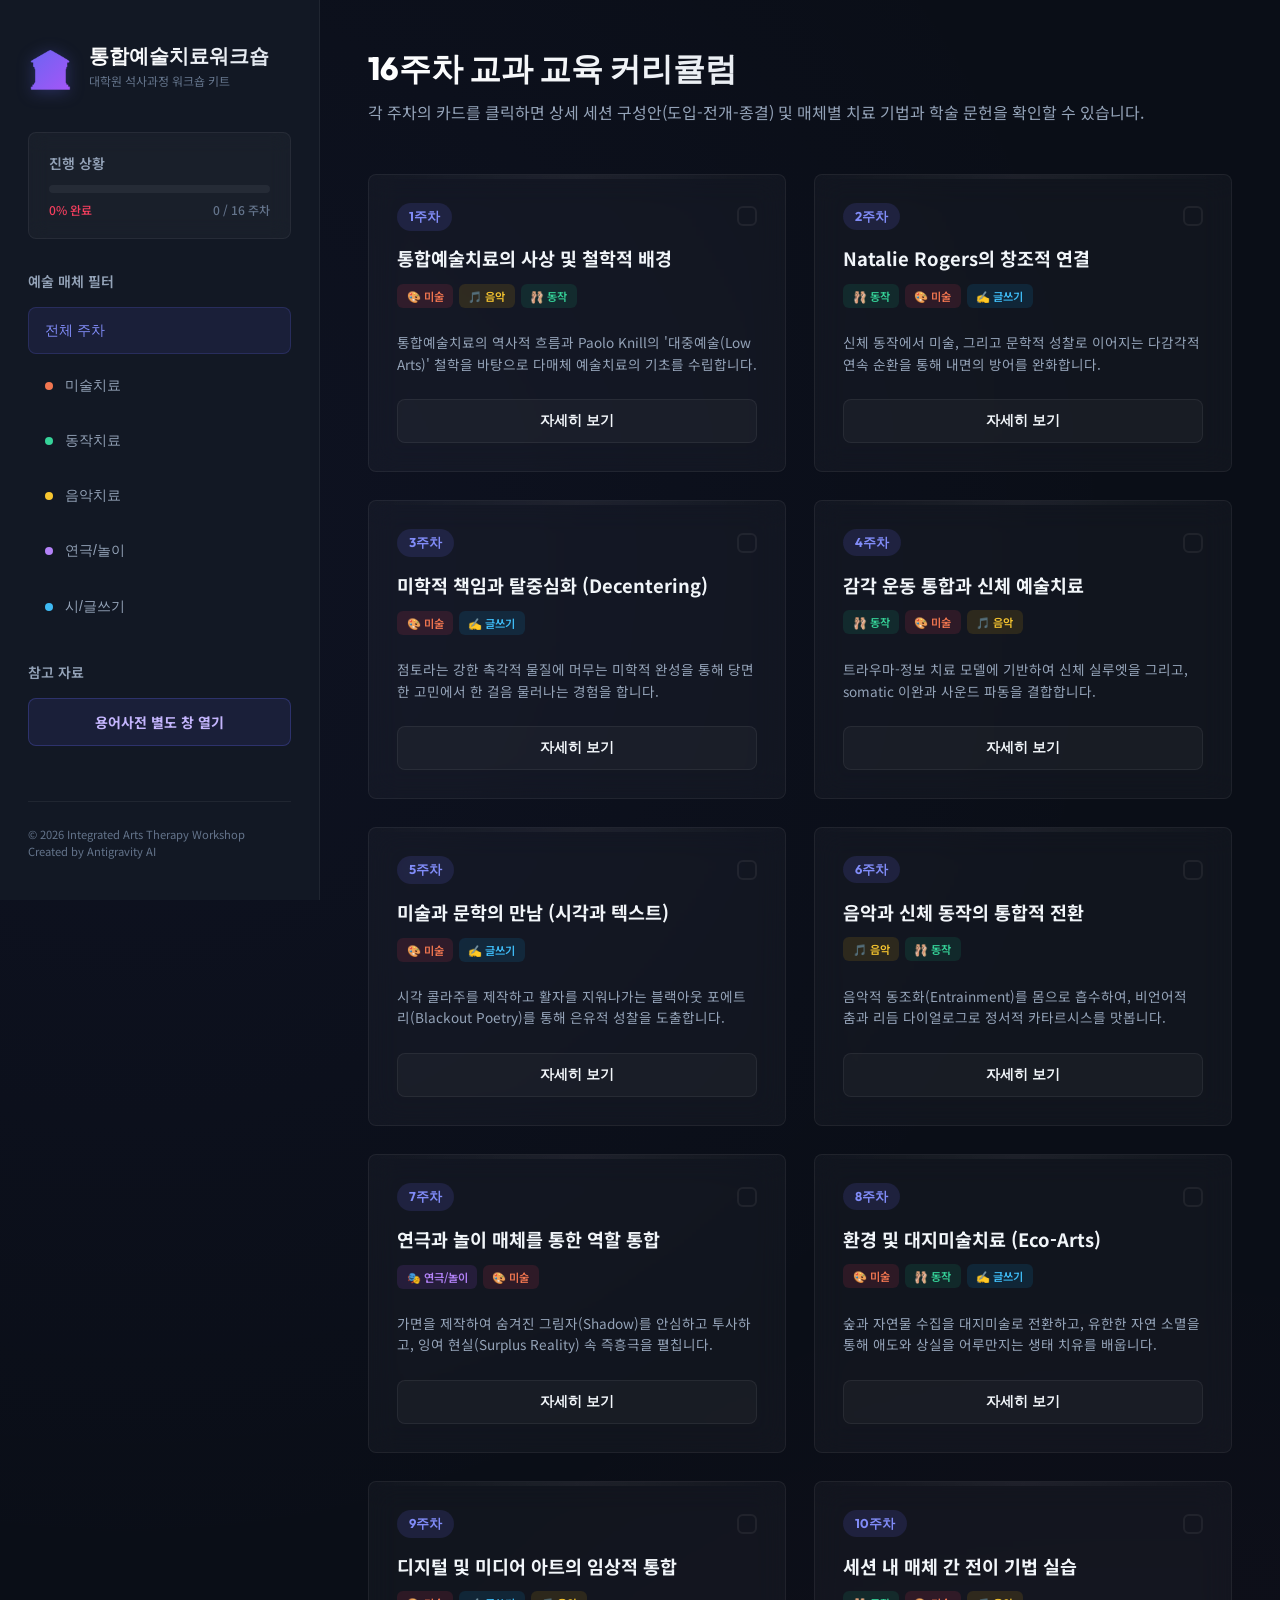
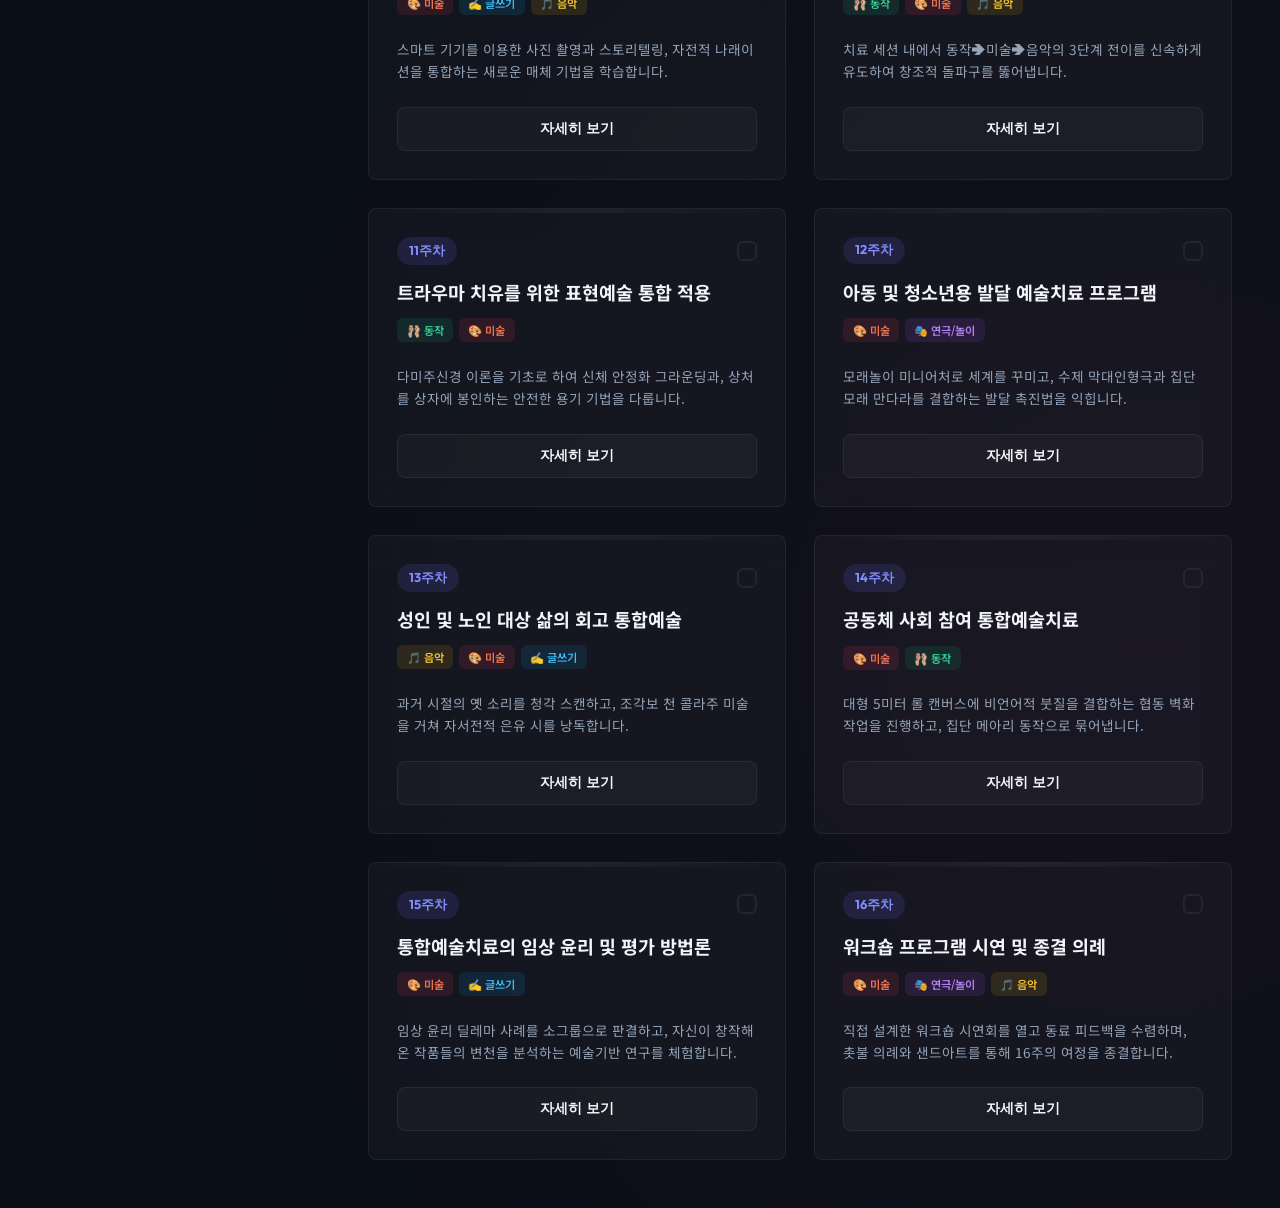
==== program/dashboard/index.html @ 251bc22c "Add integrated arts therapy program" ====
<!DOCTYPE html>
<html lang="ko">
<head>
  <meta charset="UTF-8">
  <meta name="viewport" content="width=device-width, initial-scale=1.0">
  <title>통합예술치료워크숍 16주차 대시보드</title>
  <!-- Google Fonts -->
  <link rel="preconnect" href="https://fonts.googleapis.com">
  <link rel="preconnect" href="https://fonts.gstatic.com" crossorigin>
  <link href="https://fonts.googleapis.com/css2?family=Inter:wght@300;400;500;600;700&family=Outfit:wght@400;500;600;700;800&family=Noto+Sans+KR:wght@300;400;500;700&display=swap" rel="stylesheet">
  <link rel="stylesheet" href="styles.css">
</head>
<body>
  <div class="app-container">
    <!-- 사이드바 -->
    <aside class="sidebar">
      <div class="sidebar-header">
        <div class="logo-icon">🏛️</div>
        <div>
          <h1>통합예술치료워크숍</h1>
          <p class="subtitle">대학원 석사과정 워크숍 키트</p>
        </div>
      </div>

      <!-- 진행률 트래커 -->
      <div class="progress-section">
        <h3>진행 상황</h3>
        <div class="progress-bar-container">
          <div class="progress-bar" id="progressBar"></div>
        </div>
        <div class="progress-labels">
          <span id="progressPercent">0% 완료</span>
          <span id="progressCount">0 / 16 주차</span>
        </div>
      </div>

      <!-- 매체 필터 -->
      <div class="filter-section">
        <h3>예술 매체 필터</h3>
        <div class="filter-buttons">
          <button class="filter-btn active" data-modality="all">전체 주차</button>
          <button class="filter-btn" data-modality="visual"><span class="bullet visual"></span>미술치료</button>
          <button class="filter-btn" data-modality="movement"><span class="bullet movement"></span>동작치료</button>
          <button class="filter-btn" data-modality="music"><span class="bullet music"></span>음악치료</button>
          <button class="filter-btn" data-modality="drama"><span class="bullet drama"></span>연극/놀이</button>
          <button class="filter-btn" data-modality="writing"><span class="bullet writing"></span>시/글쓰기</button>
        </div>
      </div>

      <div class="resource-section">
        <h3>참고 자료</h3>
        <a class="resource-link" href="glossary.html" target="_blank" rel="noopener">
          용어사전 별도 창 열기
        </a>
      </div>

      <div class="sidebar-footer">
        <p>© 2026 Integrated Arts Therapy Workshop</p>
        <p>Created by Antigravity AI</p>
      </div>
    </aside>

    <!-- 메인 화면 -->
    <main class="main-content">
      <header class="content-header">
        <h2>16주차 교과 교육 커리큘럼</h2>
        <p class="header-desc">각 주차의 카드를 클릭하면 상세 세션 구성안(도입-전개-종결) 및 매체별 치료 기법과 학술 문헌을 확인할 수 있습니다.</p>
      </header>

      <!-- 카드 그리드 -->
      <section class="cards-grid" id="cardsGrid">
        <!-- JS로 동적 생성됨 -->
      </section>
    </main>

    <!-- 슬라이드 아웃 상세 패널 -->
    <div class="details-panel" id="detailsPanel">
      <div class="panel-backdrop" id="panelBackdrop"></div>
      <div class="panel-content">
        <button class="close-btn" id="closePanelBtn">&times;</button>
        
        <div id="panelBody">
          <!-- JS로 동적 렌더링됨 -->
        </div>

        <div class="panel-actions">
          <button class="action-btn print-btn" id="printPlanBtn" type="button">🖨️ 현재 주차 계획안 인쇄</button>
        </div>
      </div>
    </div>
  </div>

  <script src="app.js"></script>
</body>
</html>
---- program/dashboard/styles.css ----
/* Reset and Variables */
:root {
  --bg-primary: #0a0e17;
  --bg-secondary: #121824;
  --bg-glass: rgba(255, 255, 255, 0.03);
  --border-glass: rgba(255, 255, 255, 0.06);
  --text-primary: #f1f5f9;
  --text-secondary: #94a3b8;
  --text-muted: #64748b;
  
  /* Modality Colors */
  --visual-color: hsl(14, 85%, 63%);
  --movement-color: hsl(158, 64%, 52%);
  --music-color: hsl(45, 93%, 58%);
  --drama-color: hsl(265, 89%, 74%);
  --writing-color: hsl(199, 89%, 60%);
  
  --sidebar-width: 320px;
  --transition-smooth: all 0.3s cubic-bezier(0.4, 0, 0.2, 1);
}

* {
  box-sizing: border-box;
  margin: 0;
  padding: 0;
}

body {
  font-family: 'Noto Sans KR', 'Inter', 'Outfit', sans-serif;
  background-color: var(--bg-primary);
  color: var(--text-primary);
  overflow-x: hidden;
  min-height: 100vh;
  background-image: 
    radial-gradient(circle at 10% 20%, rgba(99, 102, 241, 0.05) 0%, transparent 40%),
    radial-gradient(circle at 90% 80%, rgba(236, 72, 153, 0.04) 0%, transparent 40%);
}

/* App Container */
.app-container {
  display: flex;
  min-height: 100vh;
}

/* Sidebar Styling */
.sidebar {
  width: var(--sidebar-width);
  background-color: var(--bg-secondary);
  border-right: 1px solid var(--border-glass);
  padding: 2.5rem 1.75rem;
  display: flex;
  flex-direction: column;
  position: fixed;
  height: 100vh;
  overflow-y: auto;
  z-index: 10;
}

.sidebar-header {
  display: flex;
  align-items: center;
  gap: 1rem;
  margin-bottom: 2.5rem;
}

.logo-icon {
  font-size: 2.25rem;
  background: linear-gradient(135deg, #6366f1, #a855f7);
  -webkit-background-clip: text;
  -webkit-text-fill-color: transparent;
  filter: drop-shadow(0 2px 8px rgba(99, 102, 241, 0.3));
}

.sidebar-header h1 {
  font-family: 'Outfit', sans-serif;
  font-size: 1.25rem;
  font-weight: 700;
  letter-spacing: 0;
  background: linear-gradient(to right, #ffffff, #e2e8f0);
  -webkit-background-clip: text;
  -webkit-text-fill-color: transparent;
}

.subtitle {
  font-size: 0.75rem;
  color: var(--text-muted);
  margin-top: 0.15rem;
}

/* Progress Tracker */
.progress-section {
  background: var(--bg-glass);
  border: 1px solid var(--border-glass);
  border-radius: 8px;
  padding: 1.25rem;
  margin-bottom: 2rem;
  backdrop-filter: blur(10px);
}

.progress-section h3 {
  font-size: 0.875rem;
  font-weight: 600;
  color: var(--text-secondary);
  margin-bottom: 0.75rem;
}

.progress-bar-container {
  width: 100%;
  height: 8px;
  background-color: rgba(255, 255, 255, 0.05);
  border-radius: 99px;
  overflow: hidden;
  margin-bottom: 0.5rem;
}

.progress-bar {
  height: 100%;
  width: 0%;
  background: linear-gradient(90deg, #6366f1, #ec4899);
  border-radius: 99px;
  transition: width 0.5s cubic-bezier(0.4, 0, 0.2, 1);
  box-shadow: 0 0 10px rgba(99, 102, 241, 0.5);
}

.progress-labels {
  display: flex;
  justify-content: space-between;
  font-size: 0.75rem;
  font-weight: 500;
}

#progressPercent {
  color: #f43f5e;
}

#progressCount {
  color: var(--text-muted);
}

/* Filter Section */
.filter-section h3 {
  font-size: 0.875rem;
  font-weight: 600;
  color: var(--text-secondary);
  margin-bottom: 1rem;
}

.filter-buttons {
  display: flex;
  flex-direction: column;
  gap: 0.5rem;
}

.filter-btn {
  background: transparent;
  border: 1px solid transparent;
  color: var(--text-secondary);
  padding: 0.85rem 1rem;
  border-radius: 8px;
  cursor: pointer;
  text-align: left;
  font-size: 0.875rem;
  font-weight: 500;
  display: flex;
  align-items: center;
  gap: 0.75rem;
  transition: var(--transition-smooth);
}

.filter-btn:hover {
  background: rgba(255, 255, 255, 0.02);
  color: var(--text-primary);
  transform: translateX(4px);
}

.filter-btn.active {
  background: rgba(99, 102, 241, 0.1);
  border-color: rgba(99, 102, 241, 0.2);
  color: #818cf8;
}

.resource-section {
  margin-top: 2rem;
}

.resource-section h3 {
  font-size: 0.875rem;
  font-weight: 600;
  color: var(--text-secondary);
  margin-bottom: 1rem;
}

.resource-link {
  display: flex;
  align-items: center;
  justify-content: center;
  min-height: 44px;
  width: 100%;
  padding: 0.8rem 1rem;
  border: 1px solid rgba(99, 102, 241, 0.28);
  border-radius: 8px;
  background: rgba(99, 102, 241, 0.1);
  color: #c4b5fd;
  font-size: 0.875rem;
  font-weight: 700;
  text-decoration: none;
  transition: var(--transition-smooth);
}

.resource-link:hover {
  background: rgba(99, 102, 241, 0.16);
  border-color: rgba(196, 181, 253, 0.45);
  color: var(--text-primary);
  transform: translateY(-2px);
}

.bullet {
  width: 8px;
  height: 8px;
  border-radius: 50%;
  display: inline-block;
}

.bullet.visual { background-color: var(--visual-color); }
.bullet.movement { background-color: var(--movement-color); }
.bullet.music { background-color: var(--music-color); }
.bullet.drama { background-color: var(--drama-color); }
.bullet.writing { background-color: var(--writing-color); }

.sidebar-footer {
  margin-top: auto;
  font-size: 0.7rem;
  color: var(--text-muted);
  line-height: 1.5;
  border-top: 1px solid var(--border-glass);
  padding-top: 1.5rem;
}

/* Main Content Area */
.main-content {
  margin-left: var(--sidebar-width);
  flex-grow: 1;
  padding: 3rem;
  overflow-y: auto;
}

.content-header {
  margin-bottom: 3rem;
}

.content-header h2 {
  font-size: 2rem;
  font-weight: 800;
  font-family: 'Outfit', sans-serif;
  letter-spacing: 0;
  background: linear-gradient(to right, #ffffff, #cbd5e1);
  -webkit-background-clip: text;
  -webkit-text-fill-color: transparent;
  margin-bottom: 0.5rem;
}

.header-desc {
  color: var(--text-secondary);
  font-size: 1rem;
  max-width: 800px;
  line-height: 1.6;
}

/* Cards Grid */
.cards-grid {
  display: grid;
  grid-template-columns: repeat(auto-fill, minmax(320px, 1fr));
  gap: 1.75rem;
}

/* Card Style */
.card {
  background: var(--bg-glass);
  border: 1px solid var(--border-glass);
  border-radius: 8px;
  padding: 1.75rem;
  display: flex;
  flex-direction: column;
  transition: var(--transition-smooth);
  backdrop-filter: blur(15px);
  position: relative;
  overflow: hidden;
  cursor: pointer;
}

.card::before {
  content: '';
  position: absolute;
  top: 0;
  left: 0;
  right: 0;
  height: 4px;
  background: linear-gradient(90deg, transparent, rgba(255,255,255,0.05), transparent);
  transition: var(--transition-smooth);
}

.card:hover {
  transform: translateY(-8px);
  border-color: rgba(255, 255, 255, 0.15);
  box-shadow: 0 12px 30px rgba(0, 0, 0, 0.3);
  background: rgba(255, 255, 255, 0.05);
}

.card:focus-visible {
  outline: 2px solid #818cf8;
  outline-offset: 4px;
}

.card.completed {
  border-color: rgba(16, 185, 129, 0.35);
  background: rgba(16, 185, 129, 0.06);
}

.card.completed::before {
  background: linear-gradient(90deg, rgba(16, 185, 129, 0.2), rgba(45, 212, 191, 0.6));
}

.card.completed .week-num {
  background: rgba(16, 185, 129, 0.14);
  color: #6ee7b7;
}

.card-header {
  display: flex;
  justify-content: space-between;
  align-items: center;
  margin-bottom: 1rem;
}

.week-num {
  font-family: 'Outfit', sans-serif;
  font-size: 0.8rem;
  font-weight: 700;
  text-transform: uppercase;
  color: #818cf8;
  background: rgba(99, 102, 241, 0.15);
  padding: 0.3rem 0.75rem;
  border-radius: 99px;
  letter-spacing: 0;
}

.card-checkbox {
  appearance: none;
  width: 20px;
  height: 20px;
  border: 2px solid var(--border-glass);
  border-radius: 6px;
  cursor: pointer;
  position: relative;
  transition: var(--transition-smooth);
}

.card-checkbox:checked {
  background-color: #10b981;
  border-color: #10b981;
}

.card-checkbox:checked::after {
  content: '✓';
  color: white;
  position: absolute;
  top: 50%;
  left: 50%;
  transform: translate(-50%, -50%);
  font-size: 0.75rem;
  font-weight: 700;
}

.card h3 {
  font-size: 1.15rem;
  font-weight: 700;
  line-height: 1.4;
  margin-bottom: 0.75rem;
  color: var(--text-primary);
  overflow-wrap: anywhere;
}

.card-summary {
  font-size: 0.85rem;
  color: var(--text-secondary);
  line-height: 1.6;
  margin-bottom: 1.5rem;
  flex-grow: 1;
  overflow-wrap: anywhere;
}

/* Modality Badges */
.badges-container {
  display: flex;
  flex-wrap: wrap;
  gap: 0.35rem;
  margin-bottom: 1.5rem;
}

.badge {
  font-size: 0.7rem;
  font-weight: 600;
  padding: 0.25rem 0.6rem;
  border-radius: 6px;
  letter-spacing: 0;
}

.badge.visual { background-color: rgba(244, 63, 94, 0.12); color: var(--visual-color); }
.badge.movement { background-color: rgba(16, 185, 129, 0.12); color: var(--movement-color); }
.badge.music { background-color: rgba(234, 179, 8, 0.12); color: var(--music-color); }
.badge.drama { background-color: rgba(168, 85, 247, 0.12); color: var(--drama-color); }
.badge.writing { background-color: rgba(14, 165, 233, 0.12); color: var(--writing-color); }

.detail-btn {
  background: rgba(255, 255, 255, 0.03);
  border: 1px solid var(--border-glass);
  color: var(--text-primary);
  width: 100%;
  padding: 0.75rem;
  border-radius: 8px;
  font-weight: 600;
  font-size: 0.875rem;
  cursor: pointer;
  transition: var(--transition-smooth);
}

.detail-btn:hover {
  background: rgba(255, 255, 255, 0.08);
  border-color: rgba(255, 255, 255, 0.2);
}

.filter-btn:focus-visible,
.resource-link:focus-visible,
.detail-btn:focus-visible,
.close-btn:focus-visible,
.action-btn:focus-visible,
.card-checkbox:focus-visible,
.glossary-filter:focus-visible,
.back-link:focus-visible {
  outline: 2px solid #818cf8;
  outline-offset: 3px;
}

.no-results {
  color: var(--text-secondary);
  border: 1px solid var(--border-glass);
  border-radius: 8px;
  padding: 1.5rem;
  background: rgba(255, 255, 255, 0.02);
}

/* Glossary Page */
.glossary-page {
  background-color: var(--bg-primary);
  background-image:
    radial-gradient(circle at 12% 8%, rgba(16, 185, 129, 0.08) 0%, transparent 32%),
    radial-gradient(circle at 88% 12%, rgba(99, 102, 241, 0.09) 0%, transparent 34%);
}

.glossary-shell {
  width: min(1180px, calc(100% - 2rem));
  margin: 0 auto;
  padding: 3rem 0 4rem;
}

.glossary-hero {
  display: grid;
  gap: 0.8rem;
  margin-bottom: 2rem;
}

.back-link {
  width: fit-content;
  color: #a5b4fc;
  font-size: 0.85rem;
  font-weight: 700;
  text-decoration: none;
}

.back-link:hover {
  color: var(--text-primary);
}

.glossary-hero h1 {
  max-width: 760px;
  font-family: 'Outfit', 'Noto Sans KR', sans-serif;
  font-size: clamp(2rem, 5vw, 4.2rem);
  line-height: 1.05;
  font-weight: 800;
  letter-spacing: 0;
}

.glossary-intro {
  max-width: 760px;
  color: var(--text-secondary);
  font-size: 1rem;
  line-height: 1.7;
}

.glossary-stats {
  width: fit-content;
  margin-top: 0.4rem;
  padding: 0.5rem 0.75rem;
  border: 1px solid rgba(16, 185, 129, 0.22);
  border-radius: 8px;
  color: #86efac;
  background: rgba(16, 185, 129, 0.08);
  font-size: 0.82rem;
  font-weight: 700;
}

.glossary-tools {
  position: sticky;
  top: 0;
  z-index: 5;
  display: grid;
  gap: 1rem;
  margin-bottom: 1.5rem;
  padding: 1rem;
  border: 1px solid var(--border-glass);
  border-radius: 8px;
  background: rgba(18, 24, 36, 0.86);
  backdrop-filter: blur(18px);
}

.search-label {
  color: var(--text-secondary);
  font-size: 0.8rem;
  font-weight: 700;
}

.glossary-search {
  width: 100%;
  min-height: 46px;
  border: 1px solid var(--border-glass);
  border-radius: 8px;
  background: rgba(255, 255, 255, 0.04);
  color: var(--text-primary);
  padding: 0 1rem;
  font-family: inherit;
  font-size: 0.95rem;
  outline: none;
}

.glossary-search:focus {
  border-color: rgba(129, 140, 248, 0.7);
  box-shadow: 0 0 0 3px rgba(129, 140, 248, 0.12);
}

.glossary-filter-row {
  display: flex;
  flex-wrap: wrap;
  gap: 0.5rem;
}

.glossary-filter {
  min-height: 36px;
  border: 1px solid var(--border-glass);
  border-radius: 8px;
  background: rgba(255, 255, 255, 0.03);
  color: var(--text-secondary);
  padding: 0.45rem 0.75rem;
  font-family: inherit;
  font-size: 0.82rem;
  font-weight: 700;
  cursor: pointer;
  transition: var(--transition-smooth);
}

.glossary-filter:hover,
.glossary-filter.active {
  border-color: rgba(129, 140, 248, 0.45);
  background: rgba(99, 102, 241, 0.13);
  color: #c4b5fd;
}

.glossary-grid {
  display: grid;
  grid-template-columns: repeat(auto-fill, minmax(300px, 1fr));
  gap: 1rem;
}

.glossary-card,
.glossary-empty {
  border: 1px solid var(--border-glass);
  border-radius: 8px;
  background: rgba(255, 255, 255, 0.035);
  backdrop-filter: blur(14px);
}

.glossary-card {
  display: flex;
  flex-direction: column;
  gap: 0.9rem;
  min-height: 280px;
  padding: 1.2rem;
}

.glossary-card-top {
  display: flex;
  align-items: center;
  justify-content: space-between;
  gap: 0.75rem;
}

.glossary-category,
.glossary-weeks {
  border-radius: 8px;
  padding: 0.25rem 0.55rem;
  font-size: 0.72rem;
  font-weight: 800;
}

.glossary-category {
  background: rgba(99, 102, 241, 0.14);
  color: #c4b5fd;
}

.glossary-weeks {
  background: rgba(16, 185, 129, 0.1);
  color: #86efac;
  white-space: nowrap;
}

.glossary-card h2 {
  color: var(--text-primary);
  font-size: 1.1rem;
  line-height: 1.35;
  overflow-wrap: anywhere;
}

.glossary-en {
  color: var(--text-muted);
  font-size: 0.84rem;
  font-weight: 600;
}

.glossary-card dl {
  display: grid;
  gap: 0.85rem;
}

.glossary-card dt {
  margin-bottom: 0.25rem;
  color: #e2e8f0;
  font-size: 0.78rem;
  font-weight: 800;
}

.glossary-card dd {
  color: var(--text-secondary);
  font-size: 0.86rem;
  line-height: 1.65;
  overflow-wrap: anywhere;
}

.glossary-empty {
  grid-column: 1 / -1;
  padding: 2rem;
  color: var(--text-secondary);
  text-align: center;
}

/* Details Panel (Slide-out) */
.details-panel {
  position: fixed;
  top: 0;
  right: 0;
  width: 100%;
  height: 100%;
  z-index: 100;
  visibility: hidden;
  transition: visibility 0.4s;
}

.details-panel.open {
  visibility: visible;
}

.panel-backdrop {
  position: absolute;
  top: 0;
  left: 0;
  width: 100%;
  height: 100%;
  background: rgba(3, 7, 18, 0.7);
  backdrop-filter: blur(8px);
  opacity: 0;
  transition: opacity 0.4s ease;
}

.details-panel.open .panel-backdrop {
  opacity: 1;
}

.panel-content {
  position: absolute;
  top: 0;
  right: -600px;
  width: 600px;
  height: 100%;
  background-color: var(--bg-secondary);
  border-left: 1px solid var(--border-glass);
  box-shadow: -10px 0 40px rgba(0, 0, 0, 0.5);
  padding: 3rem 2.5rem;
  overflow-y: auto;
  display: flex;
  flex-direction: column;
  transition: right 0.4s cubic-bezier(0.2, 0.8, 0.2, 1);
}

.details-panel.open .panel-content {
  right: 0;
}

.close-btn {
  position: absolute;
  top: 1.5rem;
  right: 1.5rem;
  background: transparent;
  border: none;
  color: var(--text-secondary);
  font-size: 2rem;
  cursor: pointer;
  transition: var(--transition-smooth);
}

.close-btn:hover {
  color: var(--text-primary);
  transform: rotate(90deg);
}

/* Detail Panel Content Typo */
.panel-week {
  font-family: 'Outfit', sans-serif;
  font-size: 0.9rem;
  font-weight: 700;
  color: #818cf8;
  letter-spacing: 0;
  text-transform: uppercase;
  margin-bottom: 0.5rem;
}

.panel-title {
  font-size: 1.75rem;
  font-weight: 800;
  line-height: 1.3;
  margin-bottom: 1.25rem;
}

.panel-meta {
  display: flex;
  align-items: center;
  gap: 1.5rem;
  font-size: 0.85rem;
  color: var(--text-secondary);
  border-bottom: 1px solid var(--border-glass);
  padding-bottom: 1.25rem;
  margin-bottom: 1.5rem;
}

.meta-item {
  display: flex;
  align-items: center;
  gap: 0.4rem;
}

.section-title {
  font-size: 1.1rem;
  font-weight: 700;
  margin-top: 2rem;
  margin-bottom: 1rem;
  color: var(--text-primary);
  border-left: 4px solid #6366f1;
  padding-left: 0.75rem;
}

.theory-text {
  font-size: 0.9rem;
  line-height: 1.7;
  color: var(--text-secondary);
  background: rgba(255, 255, 255, 0.01);
  border: 1px solid var(--border-glass);
  padding: 1.25rem;
  border-radius: 8px;
}

.materials-list {
  display: flex;
  flex-wrap: wrap;
  gap: 0.5rem;
  list-style: none;
}

.materials-list li {
  font-size: 0.8rem;
  background: rgba(255, 255, 255, 0.03);
  border: 1px solid var(--border-glass);
  padding: 0.4rem 0.8rem;
  border-radius: 8px;
  color: var(--text-secondary);
}

/* Process Timeline */
.process-timeline {
  display: flex;
  flex-direction: column;
  gap: 1.25rem;
}

.step-card {
  background: rgba(255, 255, 255, 0.02);
  border: 1px solid var(--border-glass);
  border-radius: 8px;
  padding: 1.25rem;
}

.step-header {
  display: flex;
  justify-content: space-between;
  margin-bottom: 0.75rem;
  font-size: 0.85rem;
}

.step-num {
  font-weight: 700;
  color: #818cf8;
}

.step-time {
  color: var(--text-muted);
}

.step-name {
  font-weight: 700;
  font-size: 0.95rem;
  margin-bottom: 0.5rem;
  color: var(--text-primary);
}

.step-desc {
  font-size: 0.85rem;
  line-height: 1.6;
  color: var(--text-secondary);
}

.panel-actions {
  margin-top: 3rem;
  border-top: 1px solid var(--border-glass);
  padding-top: 1.5rem;
}

.action-btn {
  width: 100%;
  padding: 1rem;
  border-radius: 8px;
  border: none;
  font-weight: 700;
  cursor: pointer;
  transition: var(--transition-smooth);
}

.print-btn {
  background: linear-gradient(135deg, #4f46e5, #4338ca);
  color: white;
  box-shadow: 0 4px 15px rgba(79, 70, 229, 0.3);
}

.print-btn:hover {
  background: linear-gradient(135deg, #6366f1, #4f46e5);
  transform: translateY(-2px);
  box-shadow: 0 6px 20px rgba(79, 70, 229, 0.4);
}

/* Scrollbar Style */
::-webkit-scrollbar {
  width: 8px;
}

::-webkit-scrollbar-track {
  background: var(--bg-primary);
}

::-webkit-scrollbar-thumb {
  background: var(--border-glass);
  border-radius: 4px;
}

::-webkit-scrollbar-thumb:hover {
  background: var(--text-muted);
}

/* Responsive Design */
@media (max-width: 1024px) {
  .sidebar {
    width: 260px;
  }
  .main-content {
    margin-left: 260px;
    padding: 2rem;
  }
}

@media (max-width: 768px) {
  .app-container {
    flex-direction: column;
  }
  .sidebar {
    width: 100%;
    height: auto;
    position: relative;
    padding: 1.5rem;
  }
  .main-content {
    margin-left: 0;
    padding: 1.5rem;
  }
  .panel-content {
    width: 100%;
    right: -100%;
  }
  .glossary-shell {
    width: min(100% - 1rem, 1180px);
    padding-top: 1.5rem;
  }
  .glossary-tools {
    position: relative;
  }
  .glossary-card-top {
    align-items: flex-start;
    flex-direction: column;
  }
}

/* Print Styles */
@media print {
  body {
    background: white !important;
    color: black !important;
  }
  .sidebar, .close-btn, .panel-actions, .panel-backdrop, .content-header, .cards-grid {
    display: none !important;
  }
  .details-panel {
    position: relative !important;
    visibility: visible !important;
    height: auto !important;
  }
  .panel-content {
    position: relative !important;
    width: 100% !important;
    height: auto !important;
    right: 0 !important;
    border: none !important;
    box-shadow: none !important;
    padding: 0 !important;
    background: white !important;
    color: black !important;
  }
  .section-title {
    border-left-color: black !important;
    color: black !important;
  }
  .step-card, .theory-text {
    border: 1px solid #ccc !important;
    background: none !important;
    color: black !important;
  }
  .badge {
    border: 1px solid #ccc !important;
    background: none !important;
    color: black !important;
  }
}
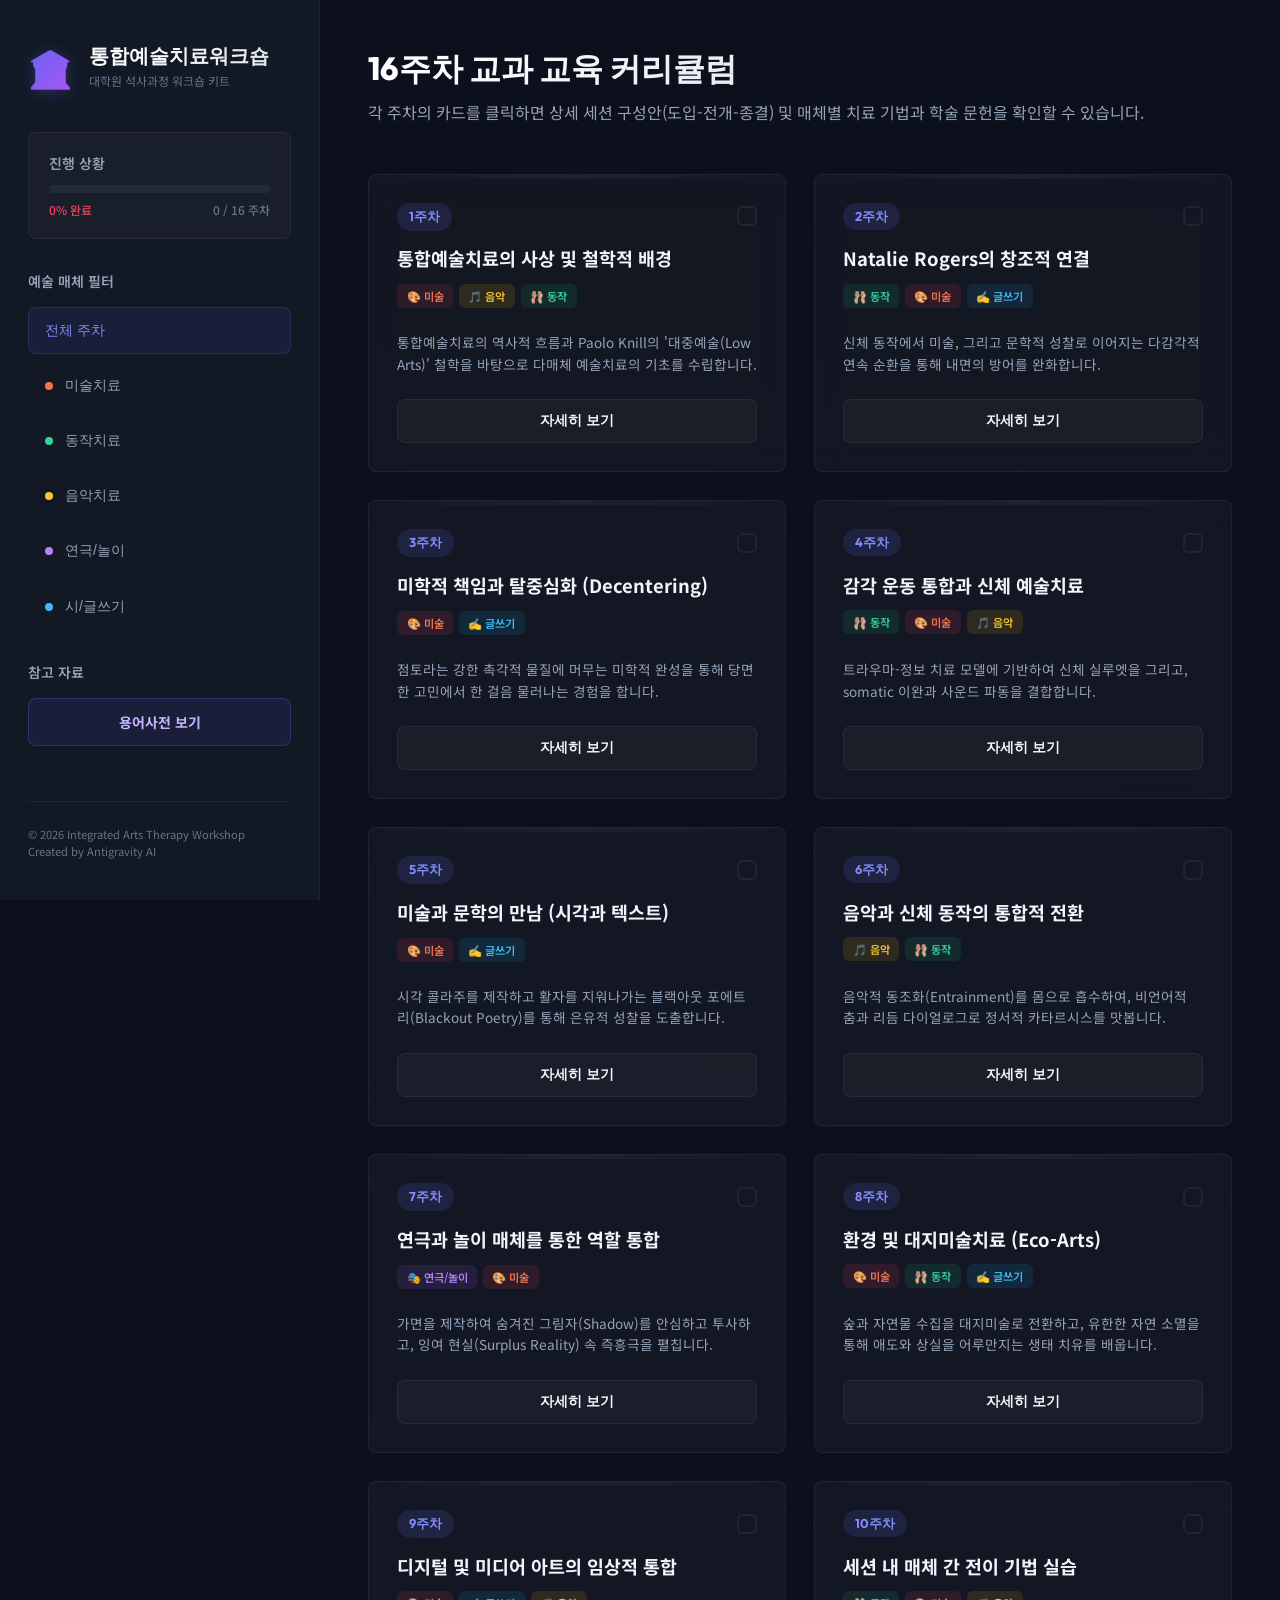
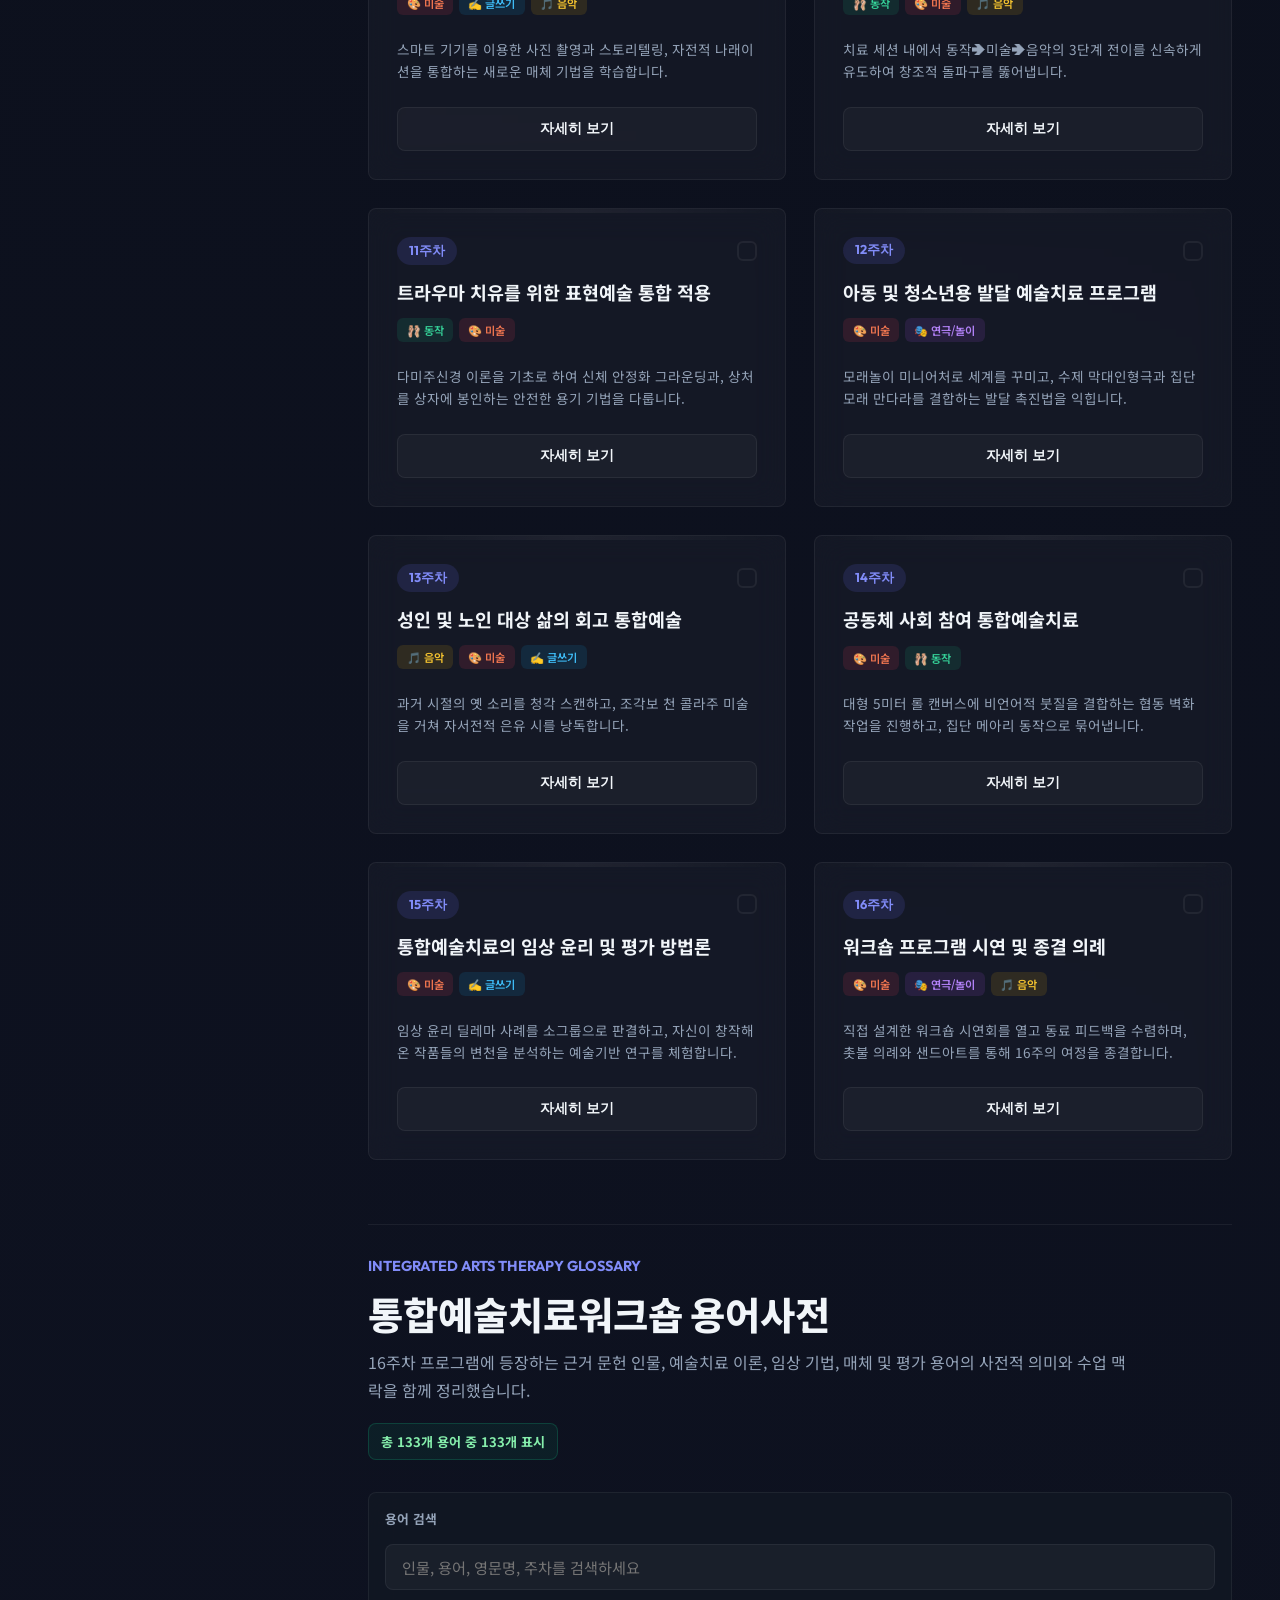
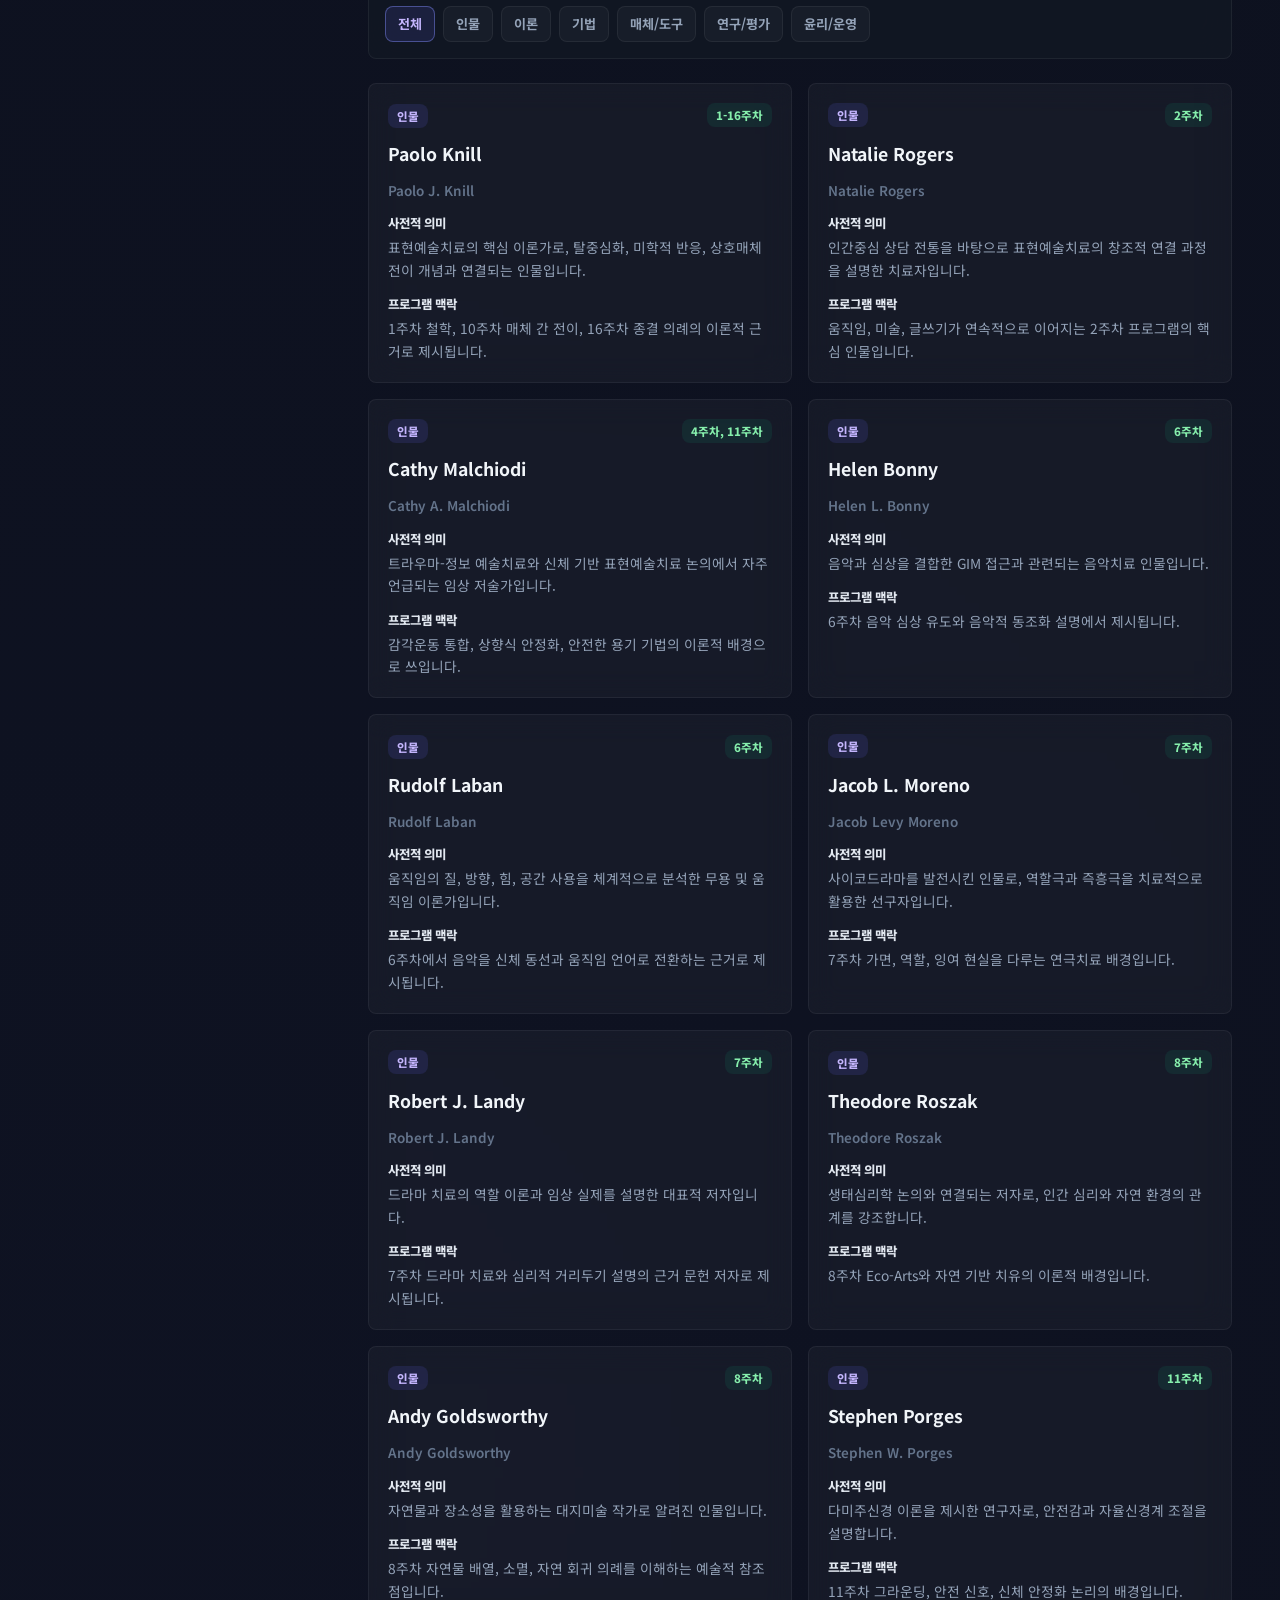
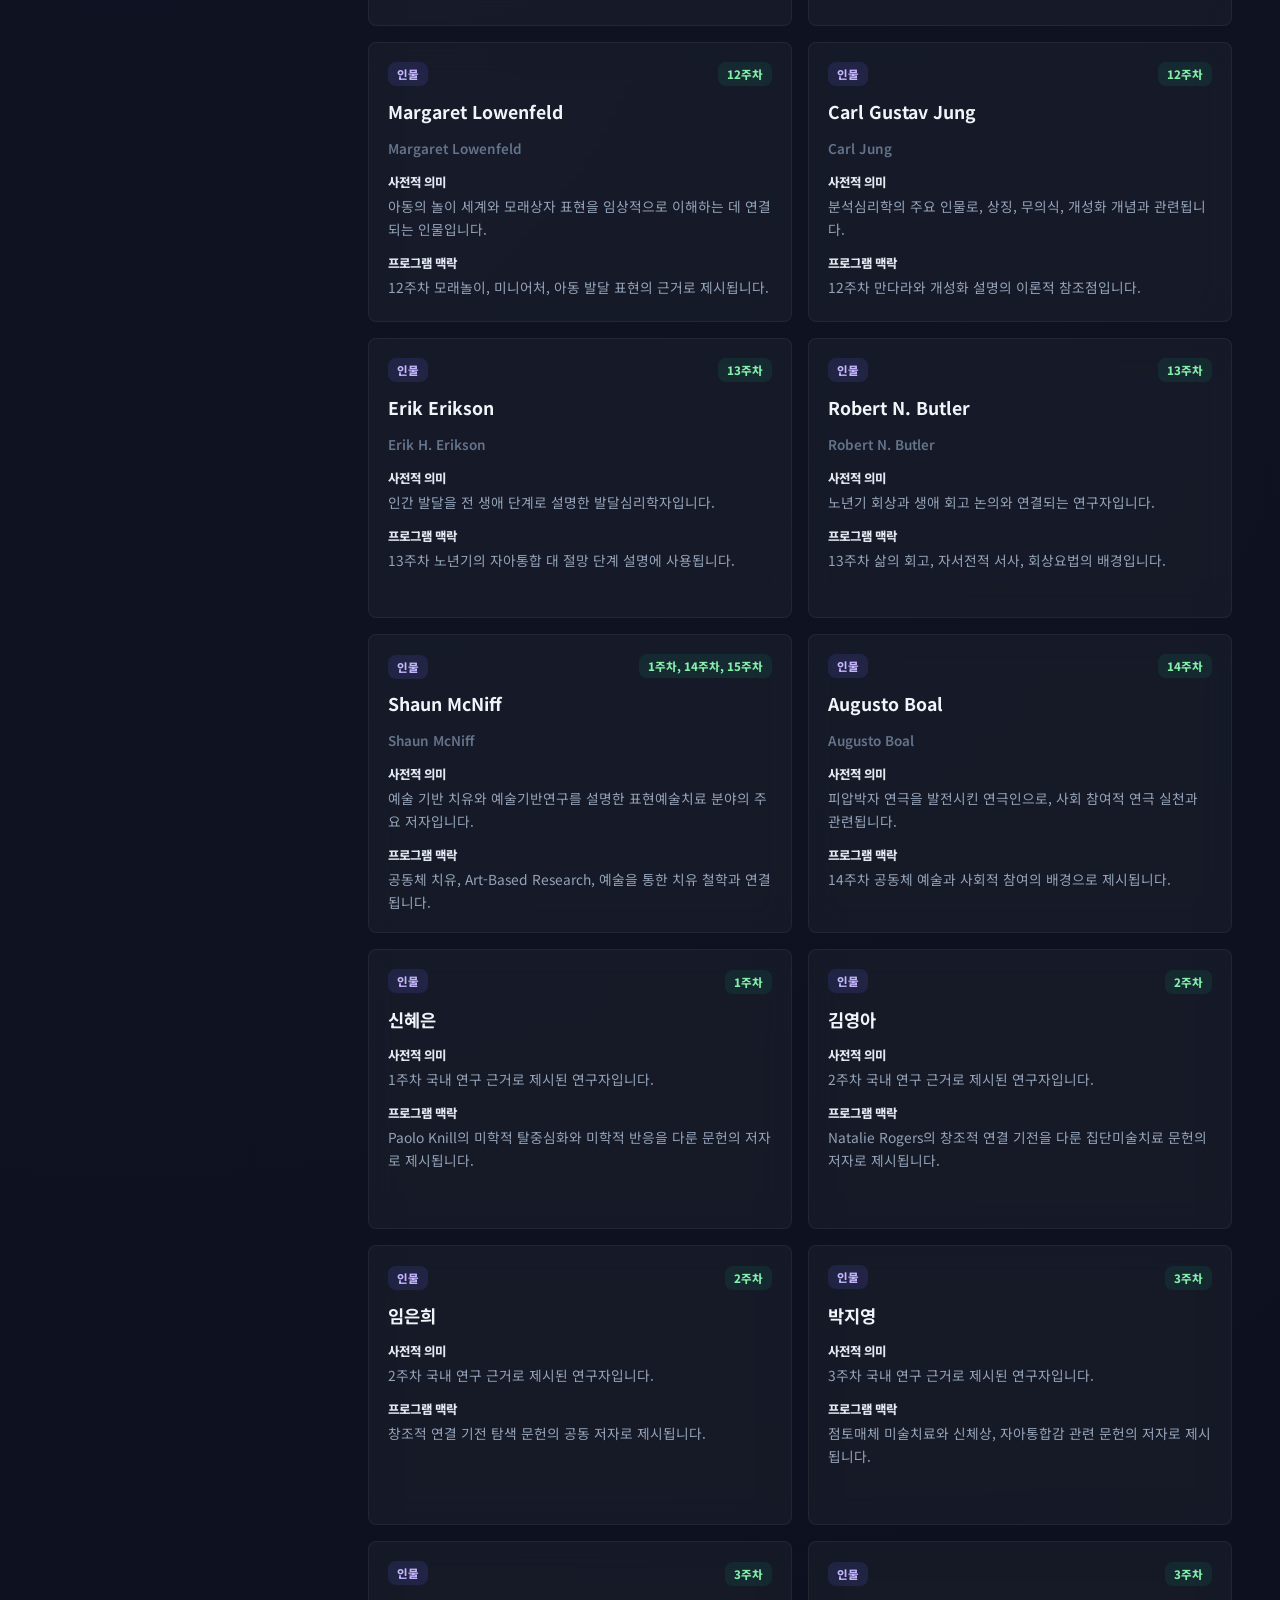
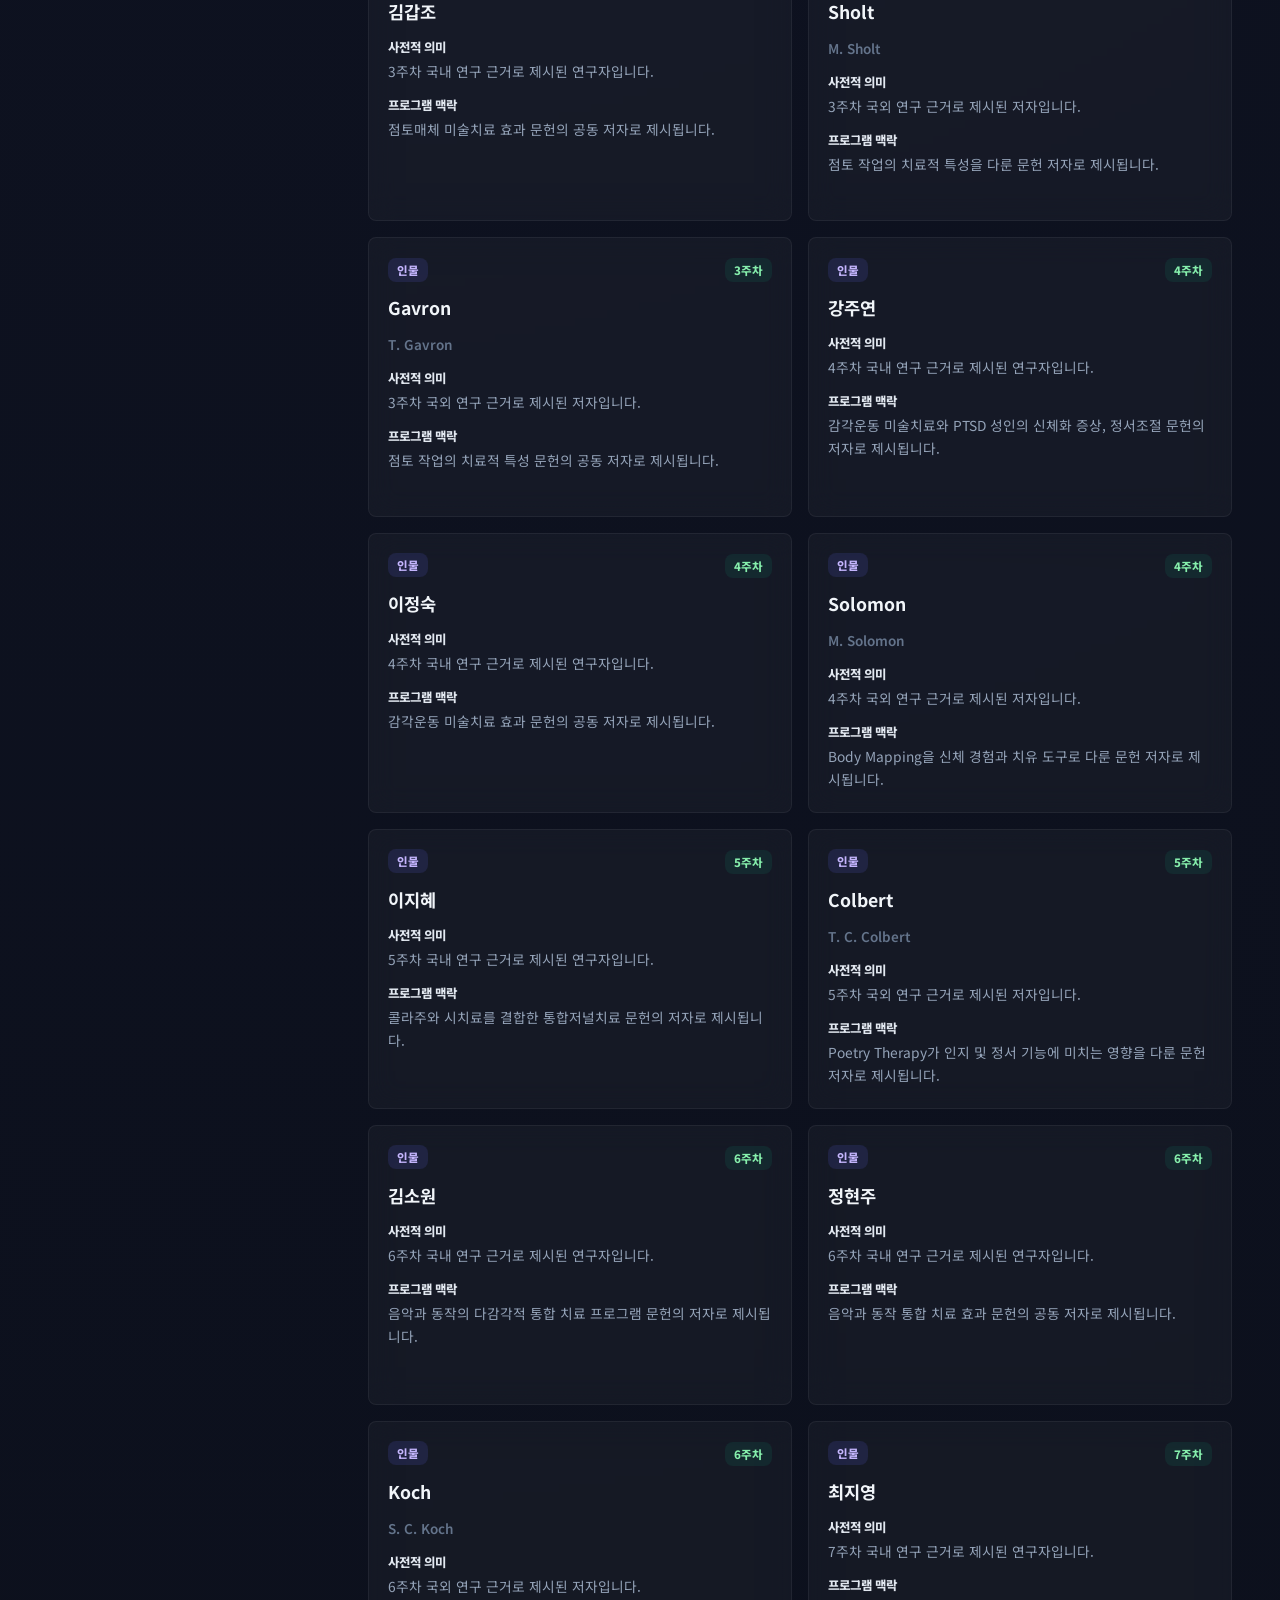
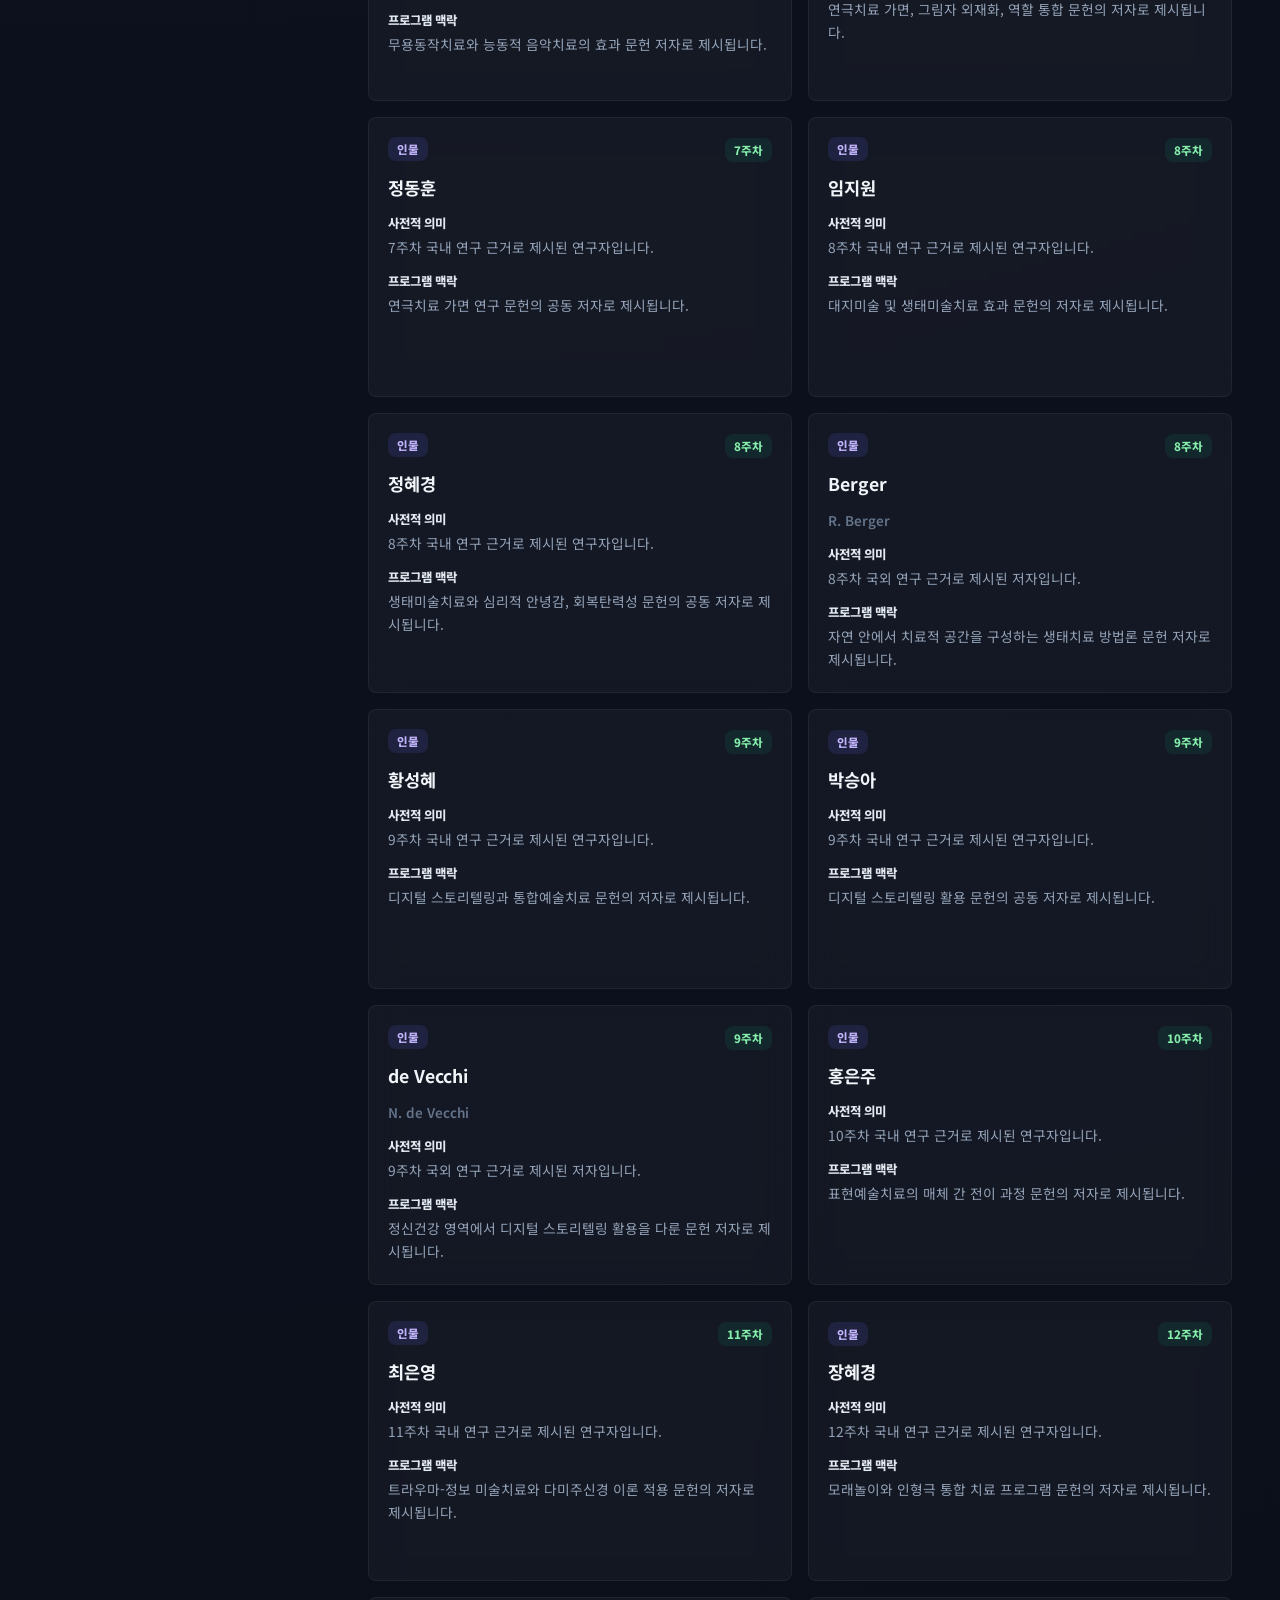
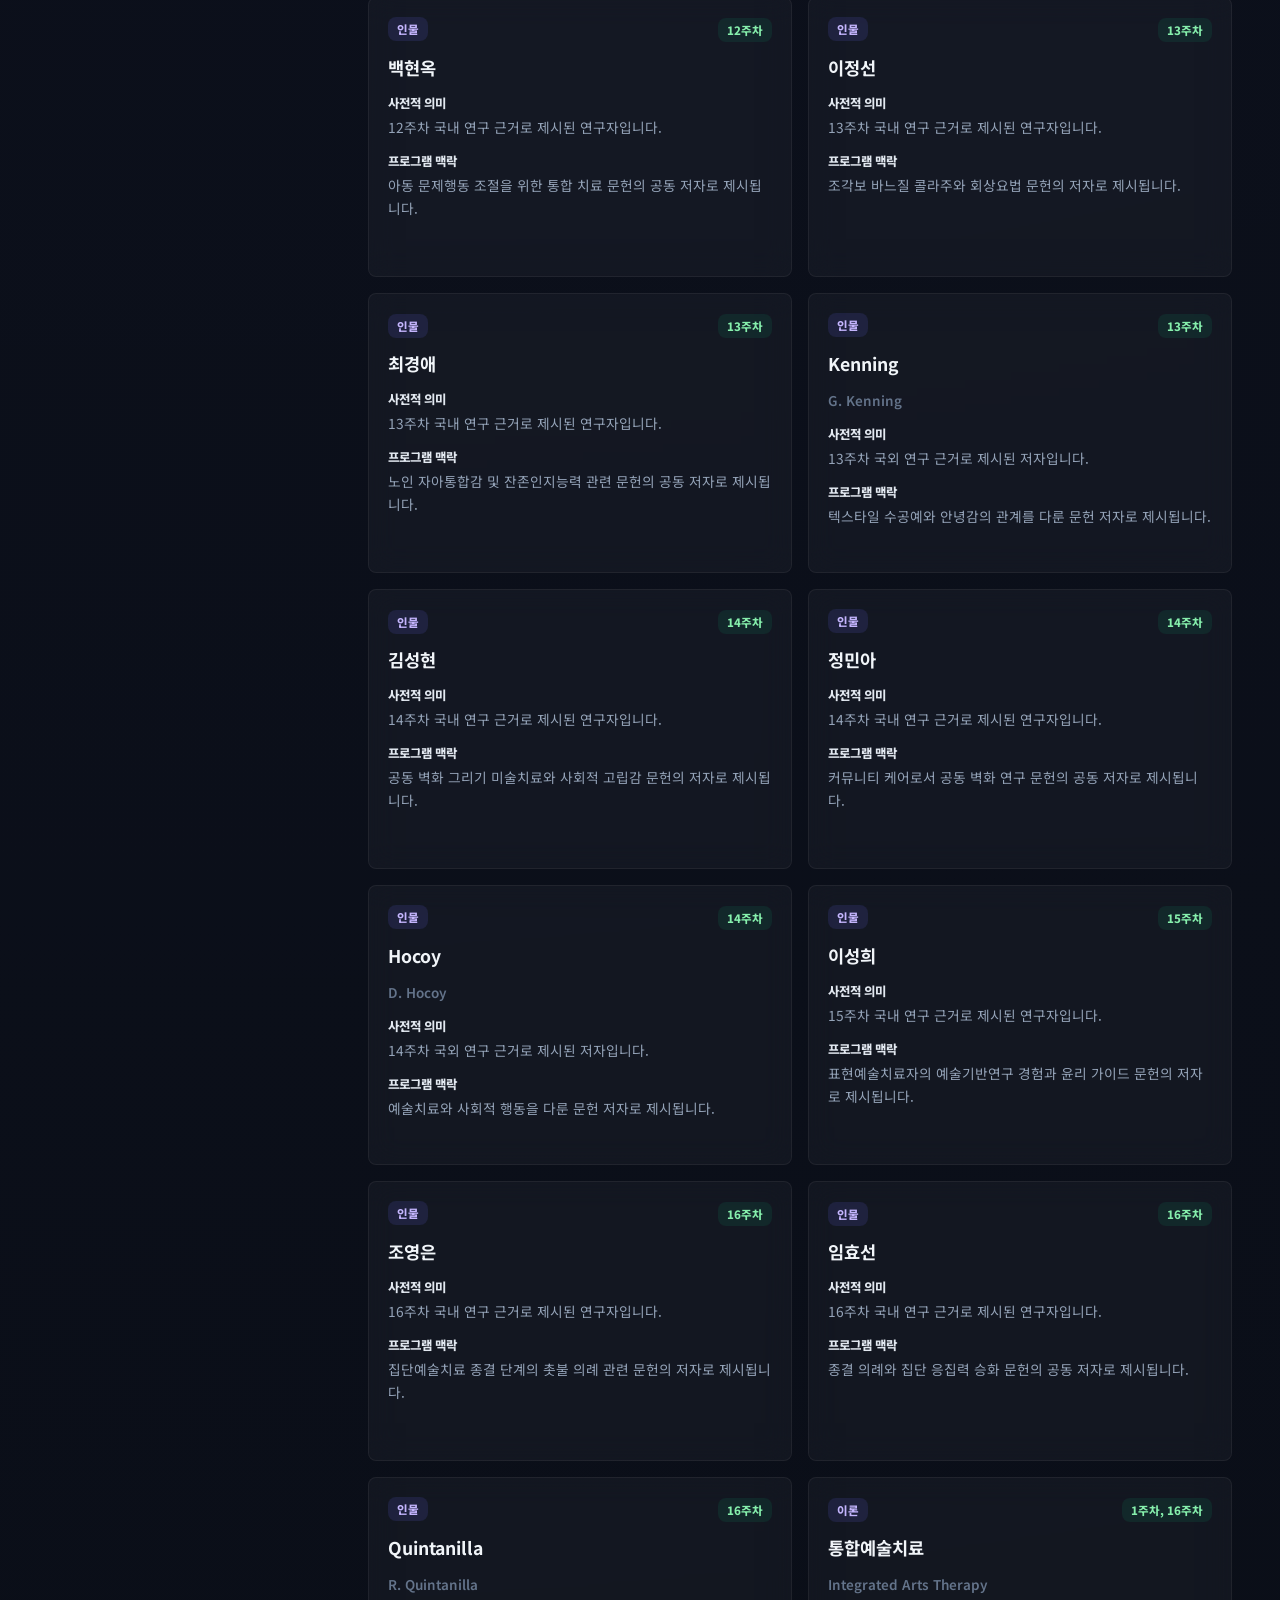
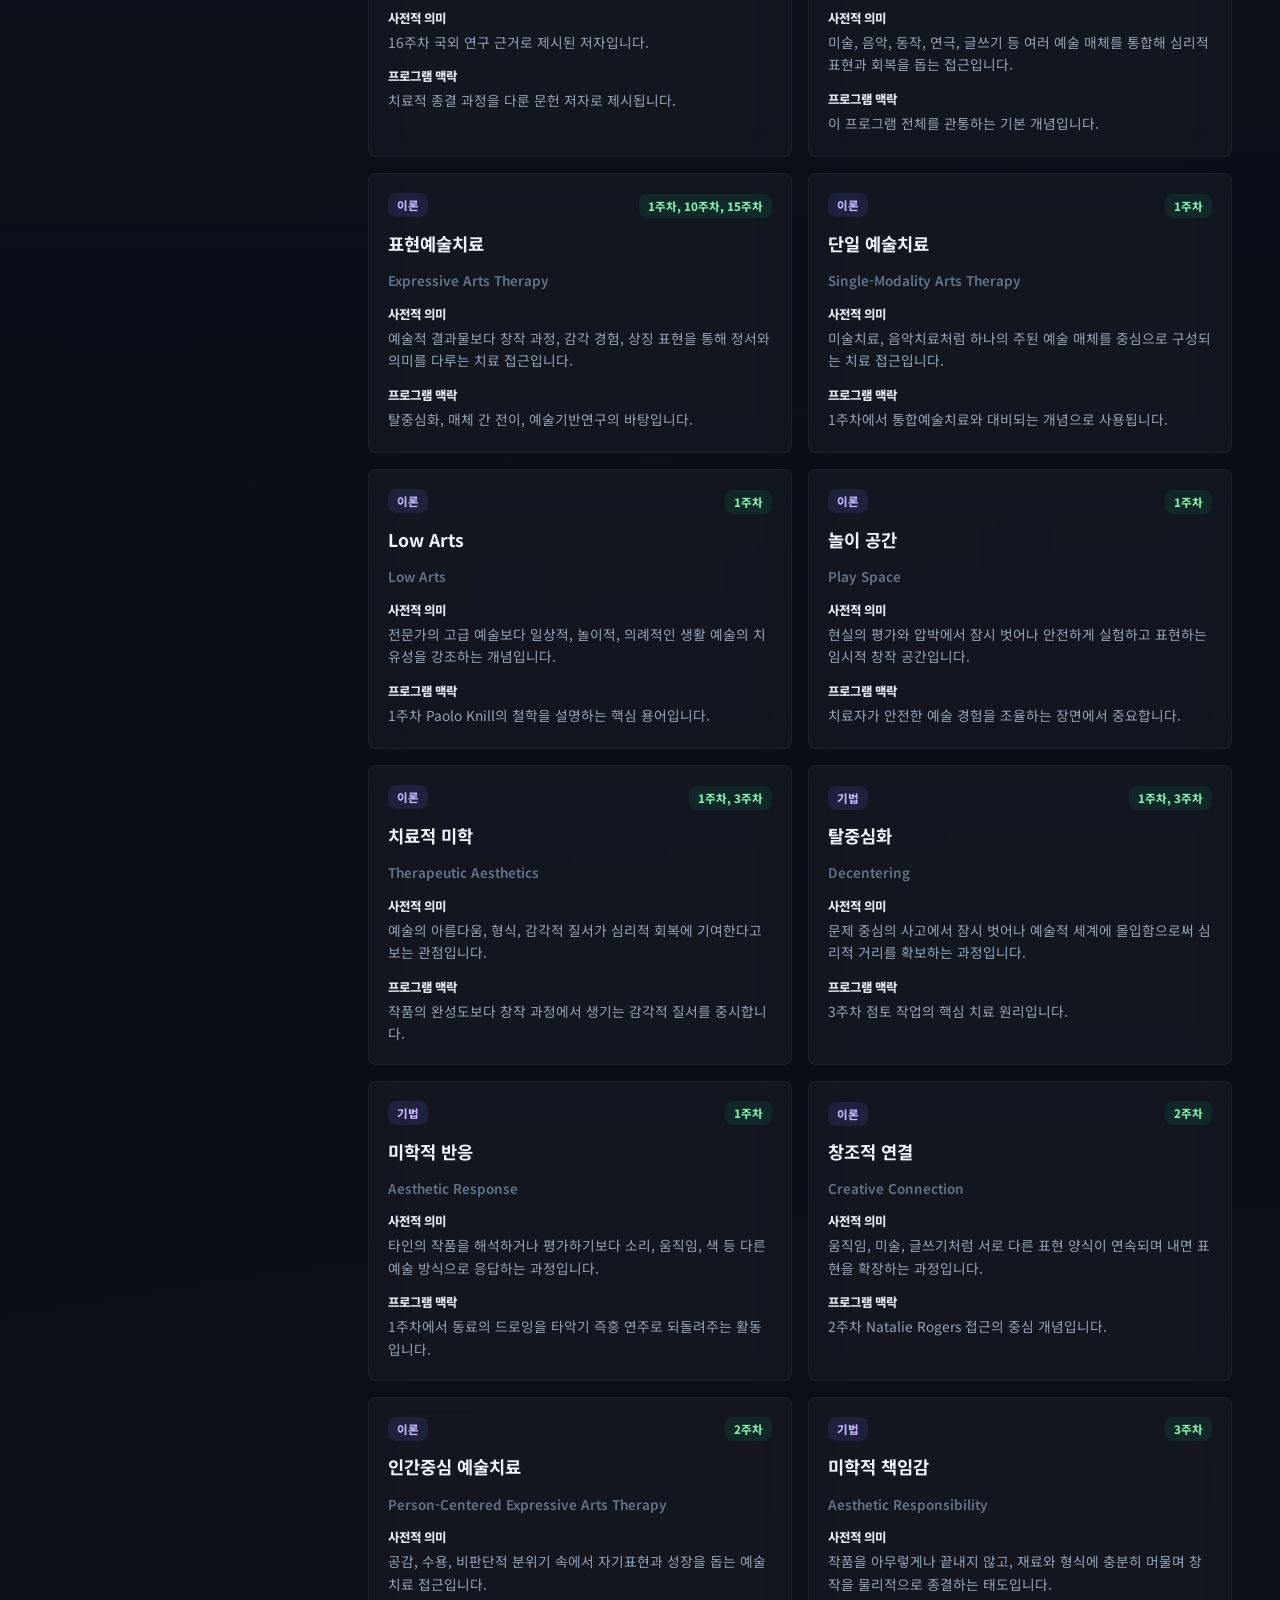
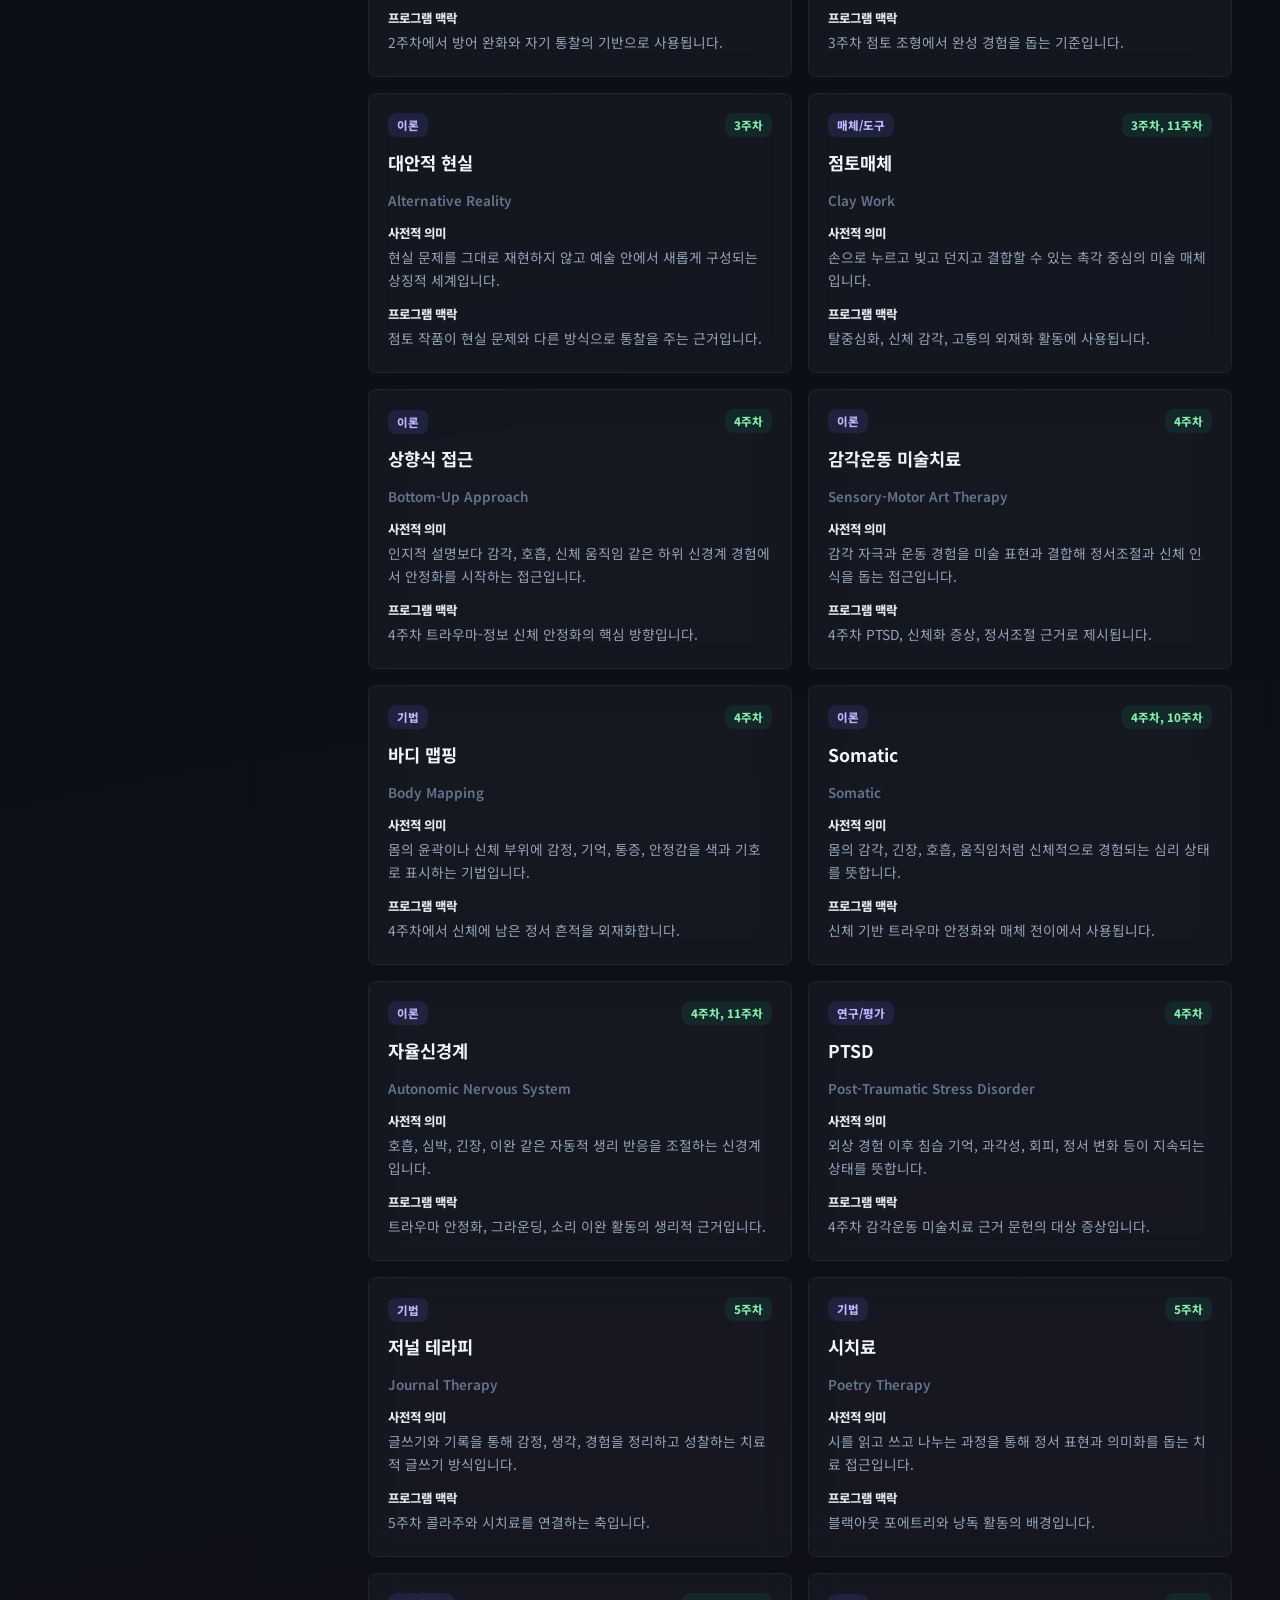
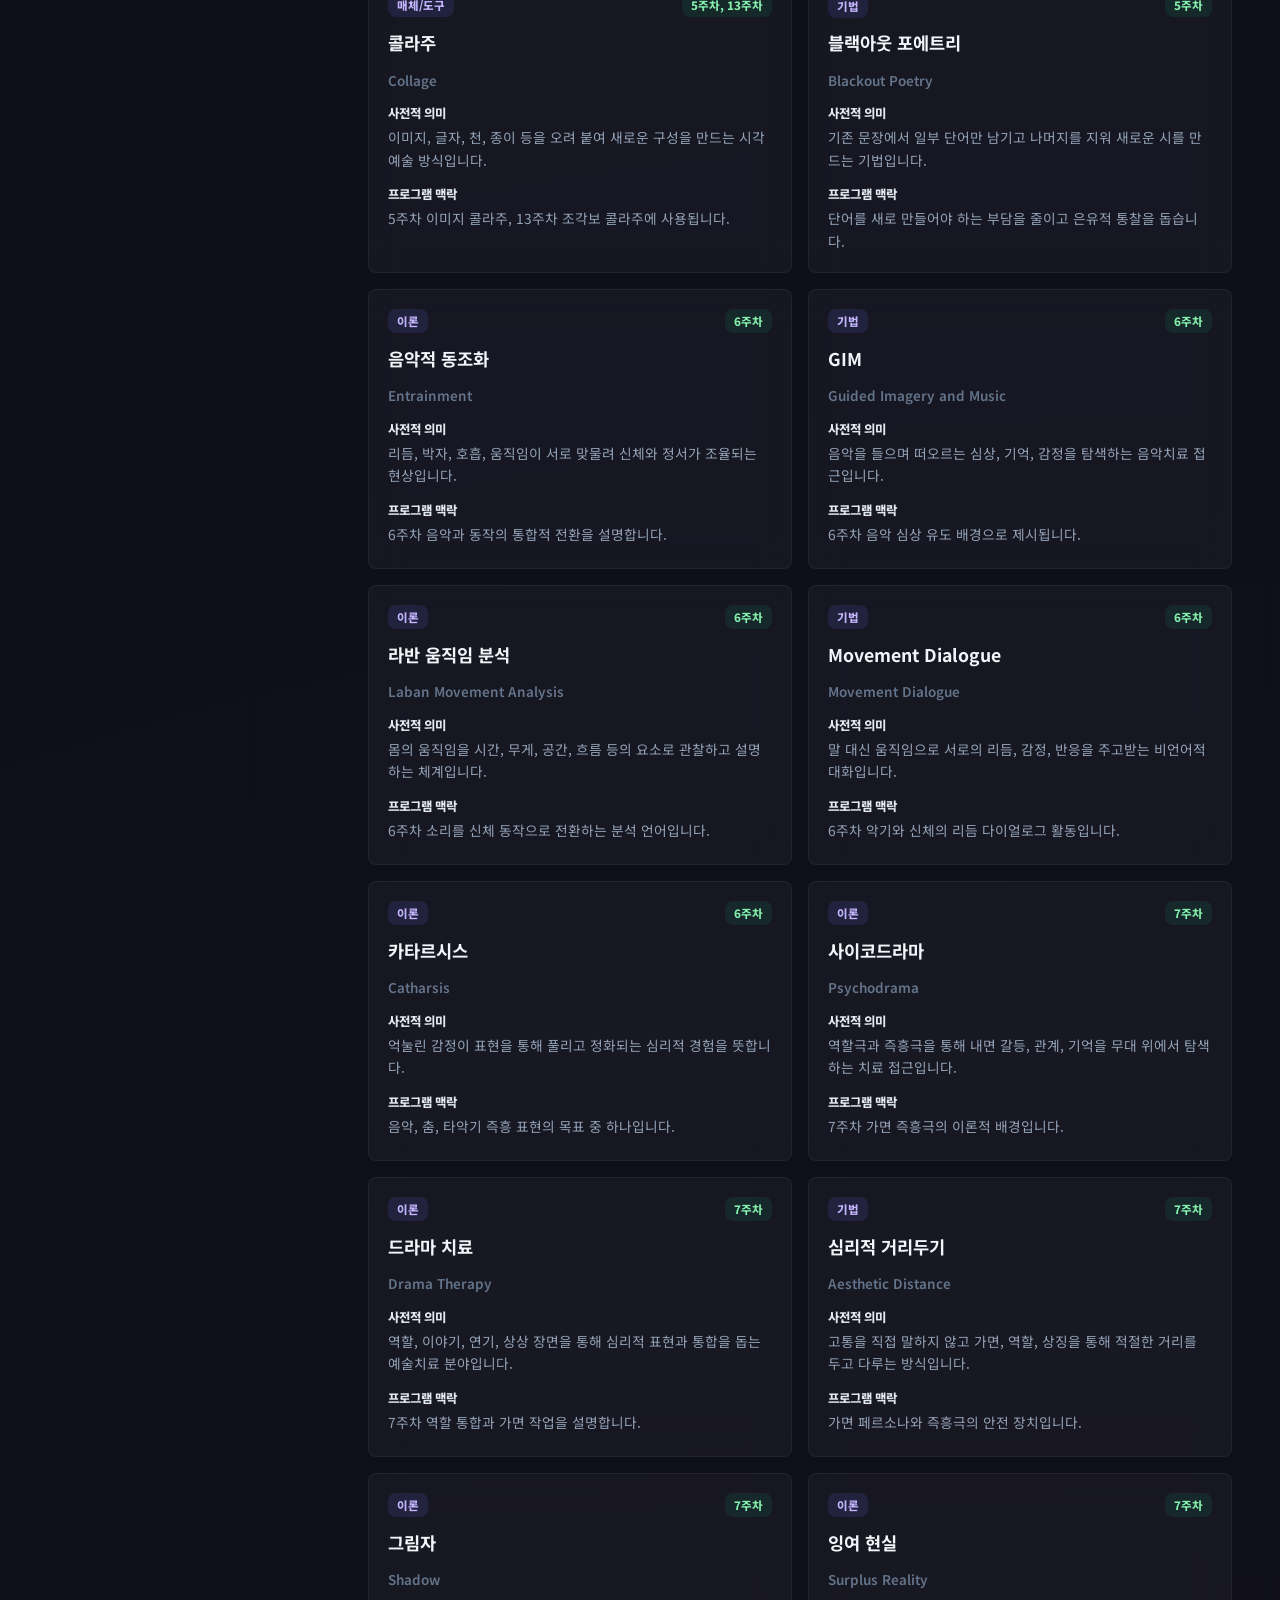
==== commit 5bb838d1: "Embed glossary in program dashboard" ====
--- a/program/dashboard/index.html
+++ b/program/dashboard/index.html
@@ -49,8 +49,8 @@
 
       <div class="resource-section">
         <h3>참고 자료</h3>
-        <a class="resource-link" href="glossary.html" target="_blank" rel="noopener">
-          용어사전 별도 창 열기
+        <a class="resource-link" href="#glossarySection">
+          용어사전 보기
         </a>
       </div>
 
@@ -70,6 +70,33 @@
       <!-- 카드 그리드 -->
       <section class="cards-grid" id="cardsGrid">
         <!-- JS로 동적 생성됨 -->
+      </section>
+
+      <!-- 통합 용어사전 -->
+      <section class="embedded-glossary" id="glossarySection">
+        <header class="glossary-hero">
+          <p class="panel-week">Integrated Arts Therapy Glossary</p>
+          <h2>통합예술치료워크숍 용어사전</h2>
+          <p class="glossary-intro">
+            16주차 프로그램에 등장하는 근거 문헌 인물, 예술치료 이론, 임상 기법,
+            매체 및 평가 용어의 사전적 의미와 수업 맥락을 함께 정리했습니다.
+          </p>
+          <div class="glossary-stats" id="glossaryStats"></div>
+        </header>
+
+        <div class="glossary-tools" aria-label="용어사전 검색 및 분류">
+          <label class="search-label" for="glossarySearch">용어 검색</label>
+          <input
+            class="glossary-search"
+            id="glossarySearch"
+            type="search"
+            placeholder="인물, 용어, 영문명, 주차를 검색하세요"
+            autocomplete="off"
+          >
+          <div class="glossary-filter-row" id="glossaryFilters"></div>
+        </div>
+
+        <div class="glossary-grid" id="glossaryGrid" aria-live="polite"></div>
       </section>
     </main>
 
@@ -91,5 +118,6 @@
   </div>
 
   <script src="app.js"></script>
+  <script src="glossary.js"></script>
 </body>
 </html>
--- a/program/dashboard/styles.css
+++ b/program/dashboard/styles.css
@@ -31,6 +31,7 @@
   color: var(--text-primary);
   overflow-x: hidden;
   min-height: 100vh;
+  scroll-behavior: smooth;
   background-image: 
     radial-gradient(circle at 10% 20%, rgba(99, 102, 241, 0.05) 0%, transparent 40%),
     radial-gradient(circle at 90% 80%, rgba(236, 72, 153, 0.04) 0%, transparent 40%);
@@ -450,6 +451,13 @@
 }
 
 /* Glossary Page */
+.embedded-glossary {
+  margin-top: 4rem;
+  padding-top: 2rem;
+  border-top: 1px solid var(--border-glass);
+  scroll-margin-top: 2rem;
+}
+
 .glossary-page {
   background-color: var(--bg-primary);
   background-image:
@@ -481,13 +489,18 @@
   color: var(--text-primary);
 }
 
-.glossary-hero h1 {
+.glossary-hero h1,
+.glossary-hero h2 {
   max-width: 760px;
   font-family: 'Outfit', 'Noto Sans KR', sans-serif;
   font-size: clamp(2rem, 5vw, 4.2rem);
   line-height: 1.05;
   font-weight: 800;
   letter-spacing: 0;
+}
+
+.embedded-glossary .glossary-hero h2 {
+  font-size: clamp(1.8rem, 3vw, 3rem);
 }
 
 .glossary-intro {
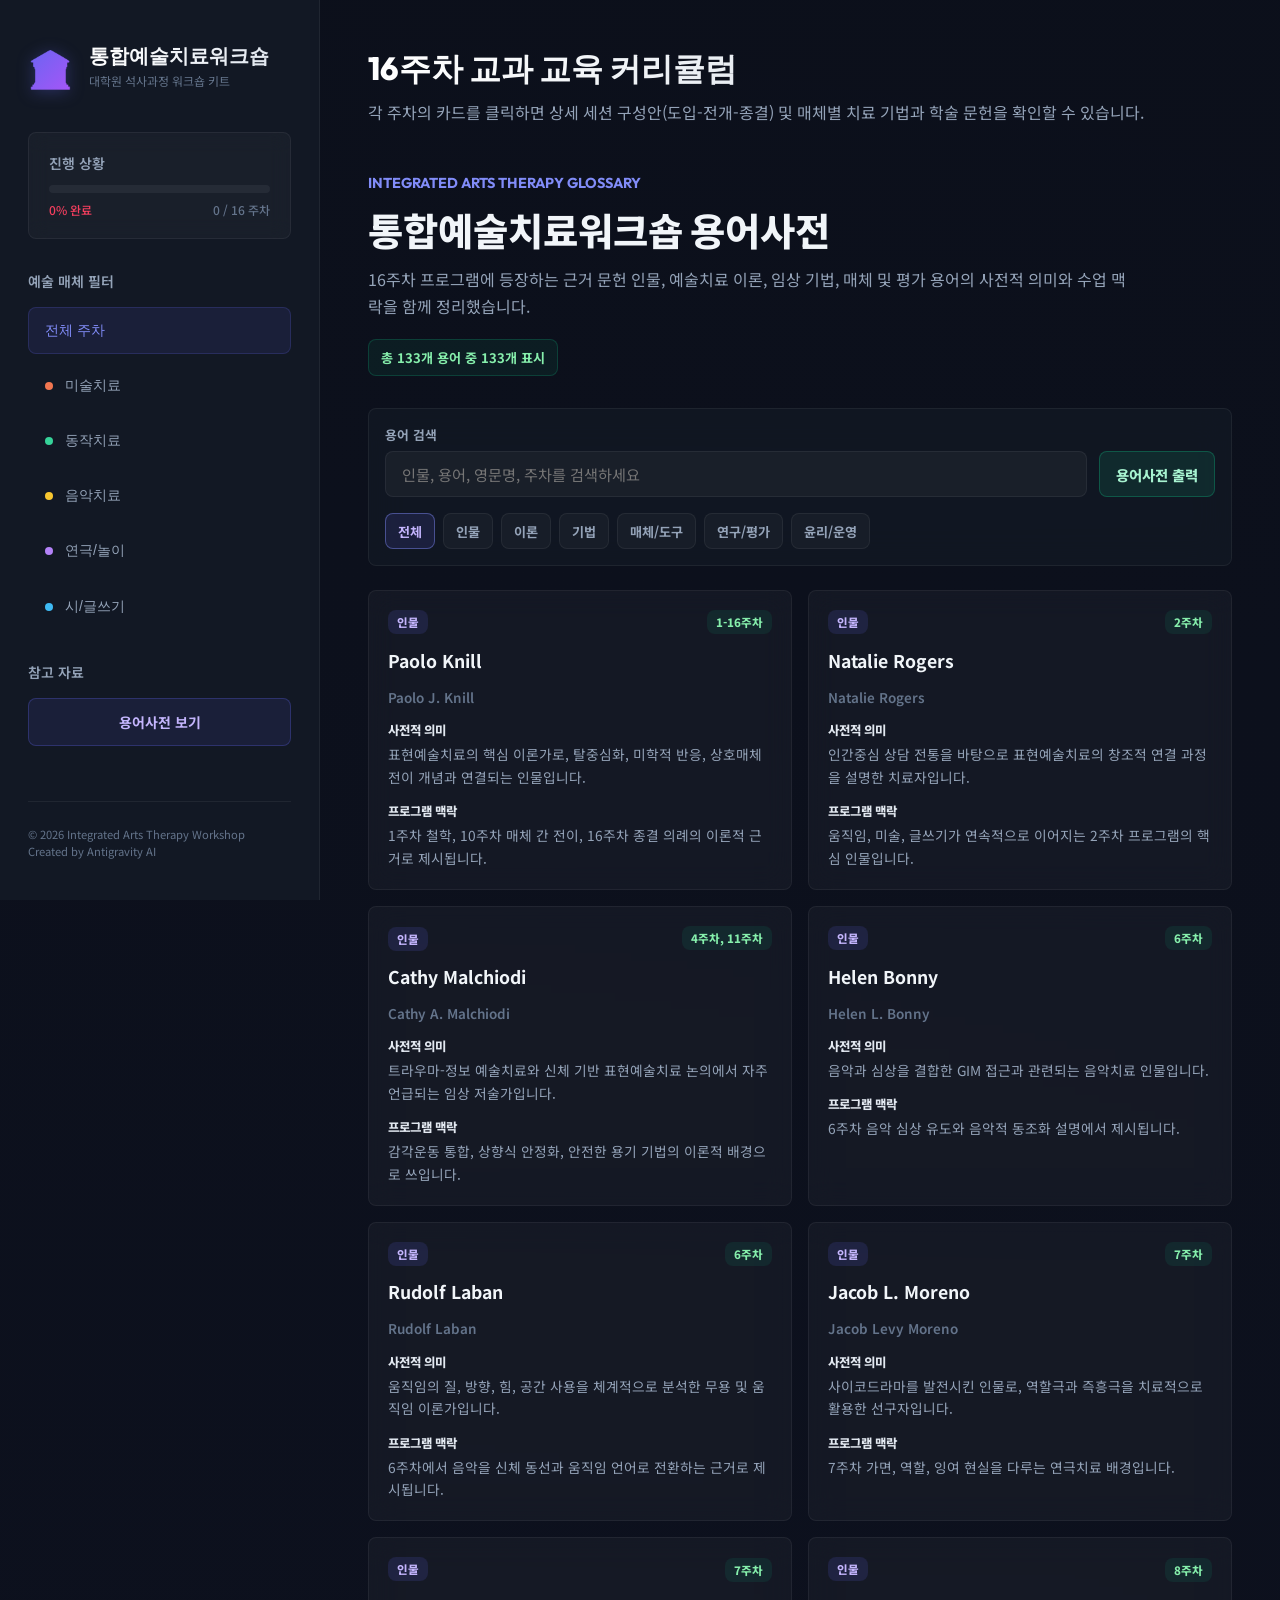
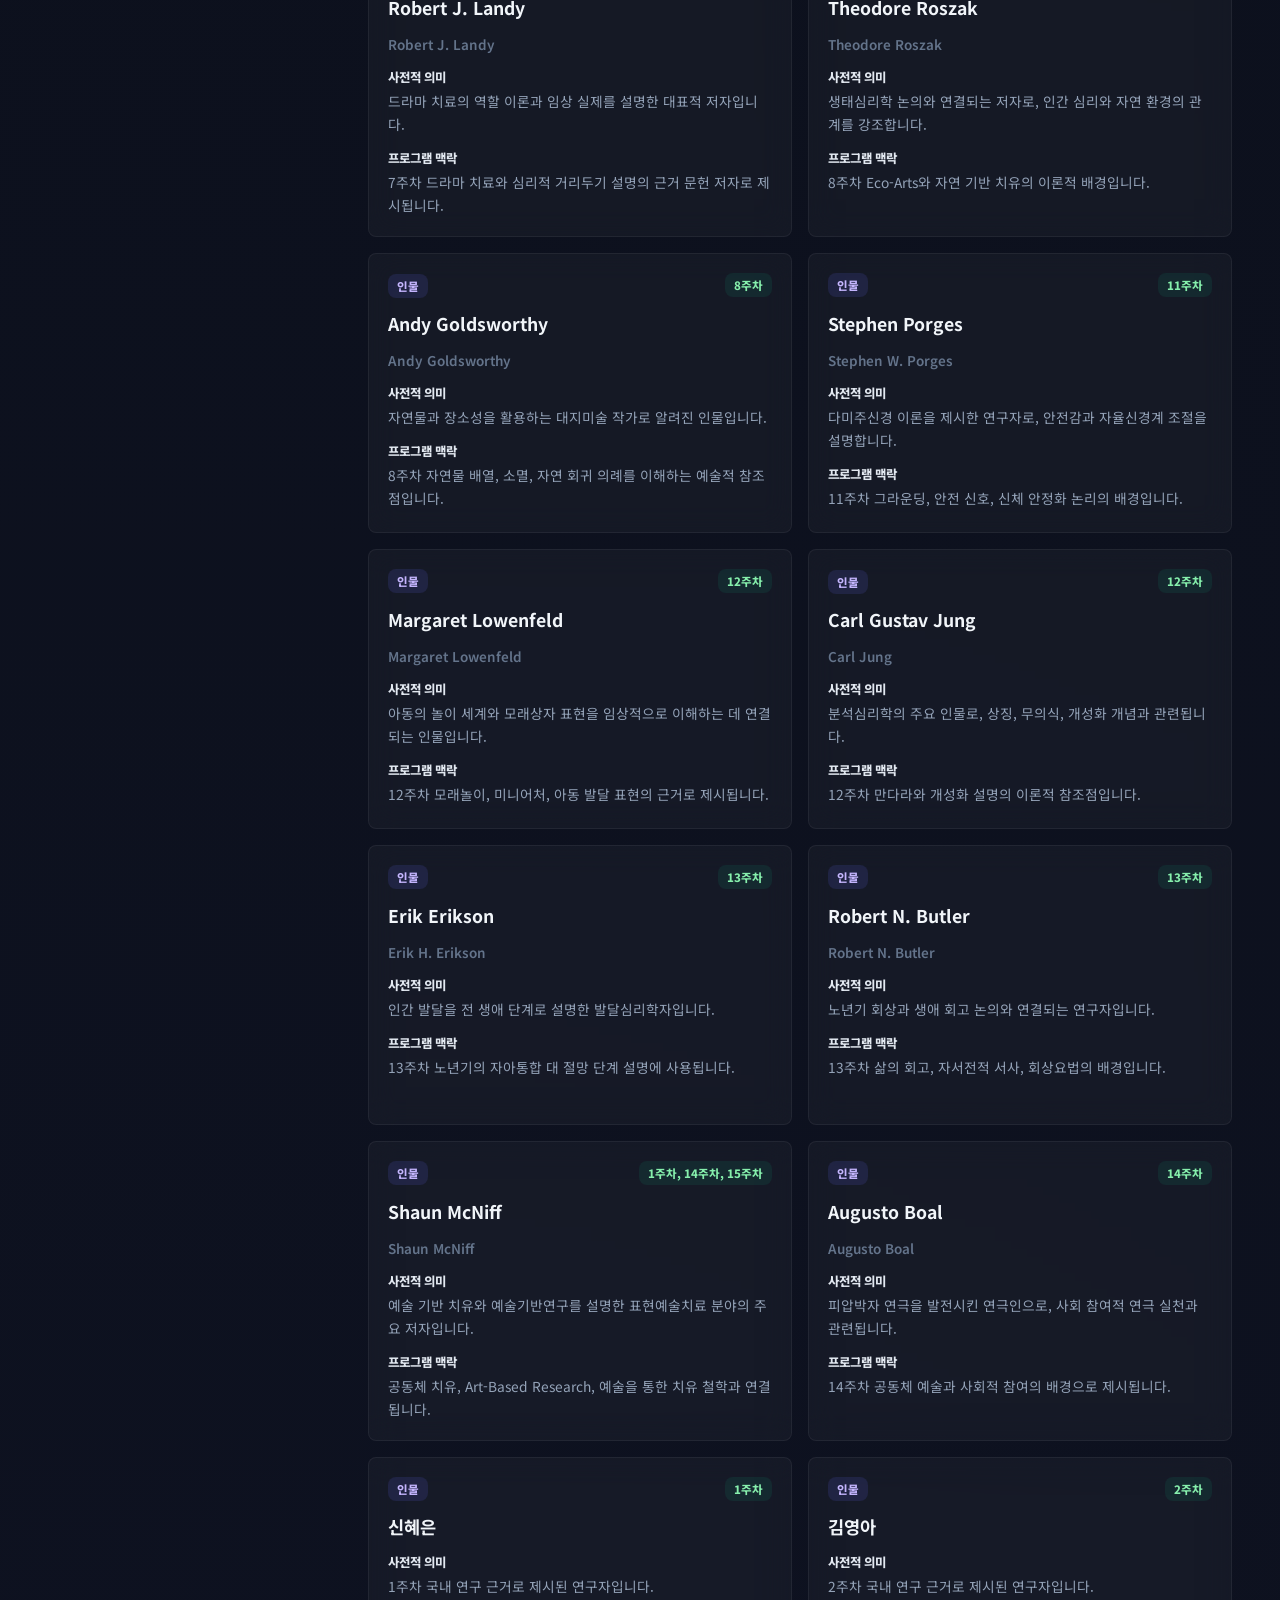
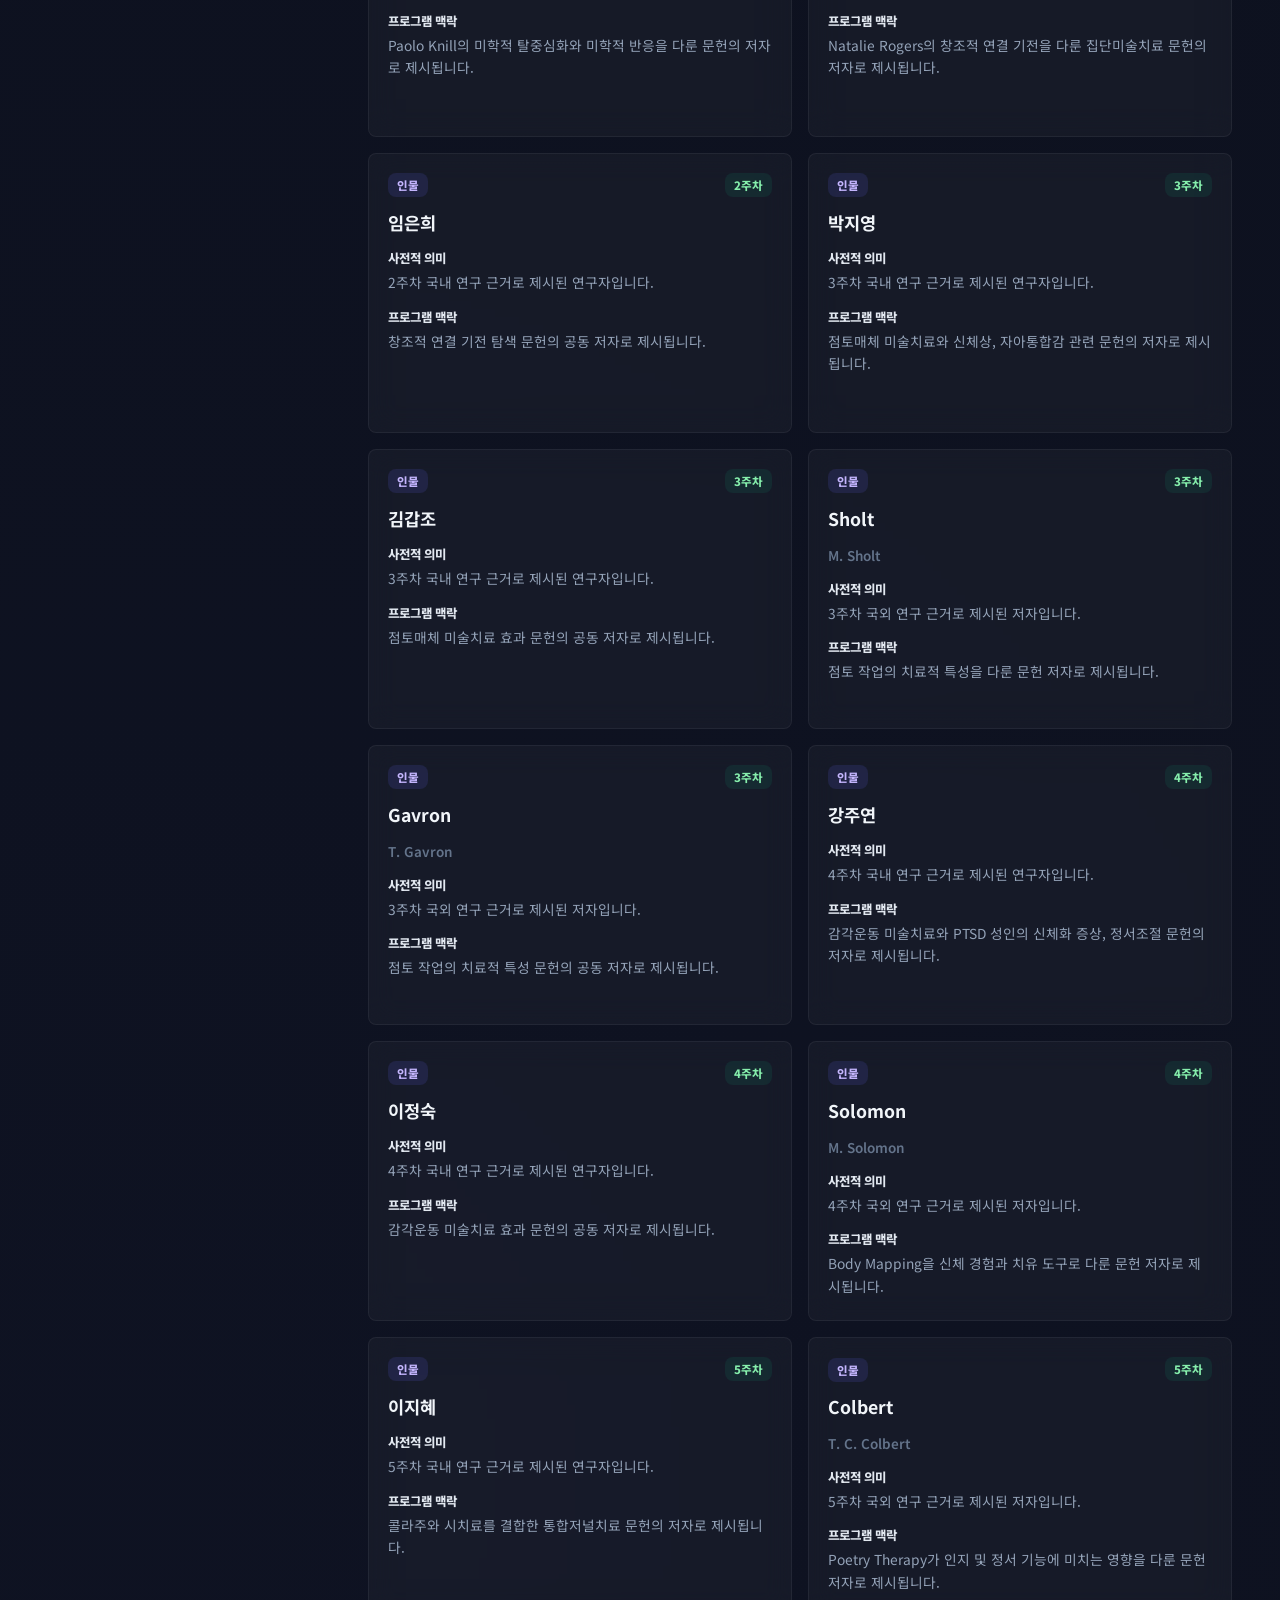
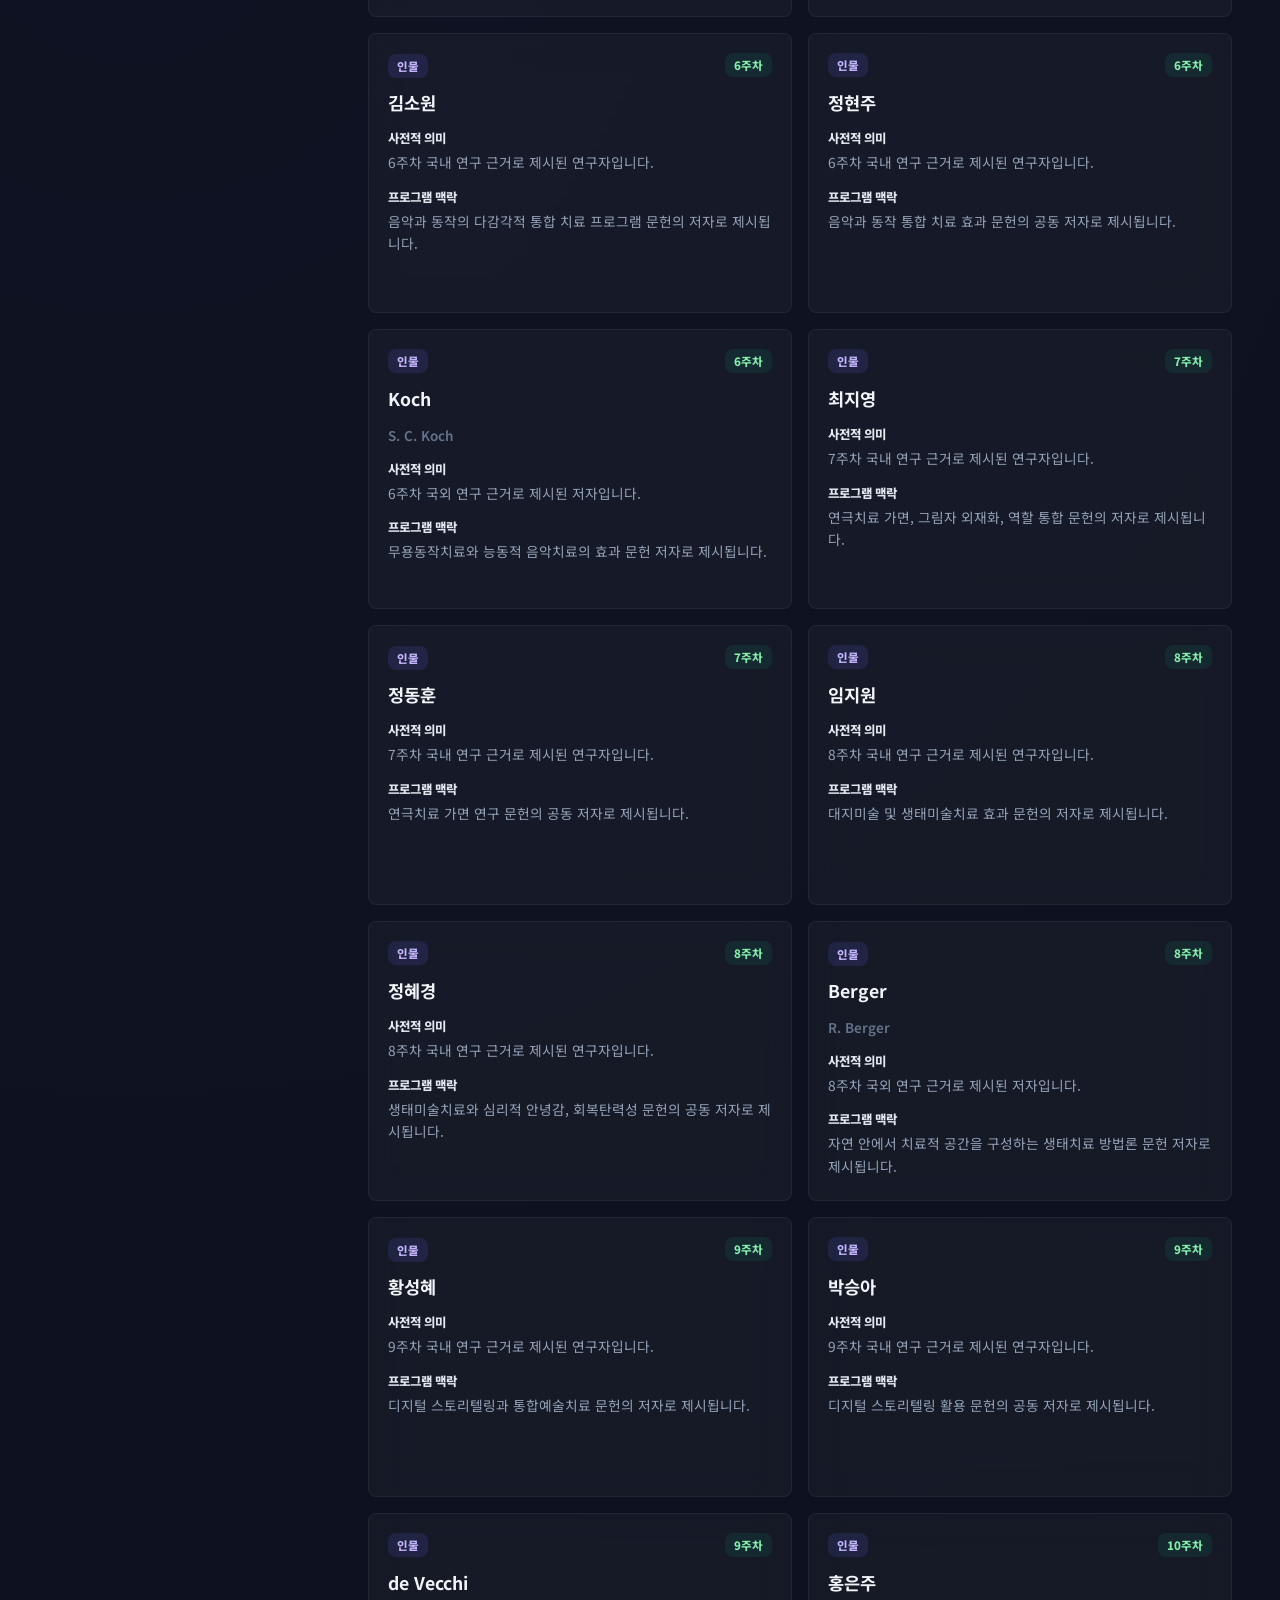
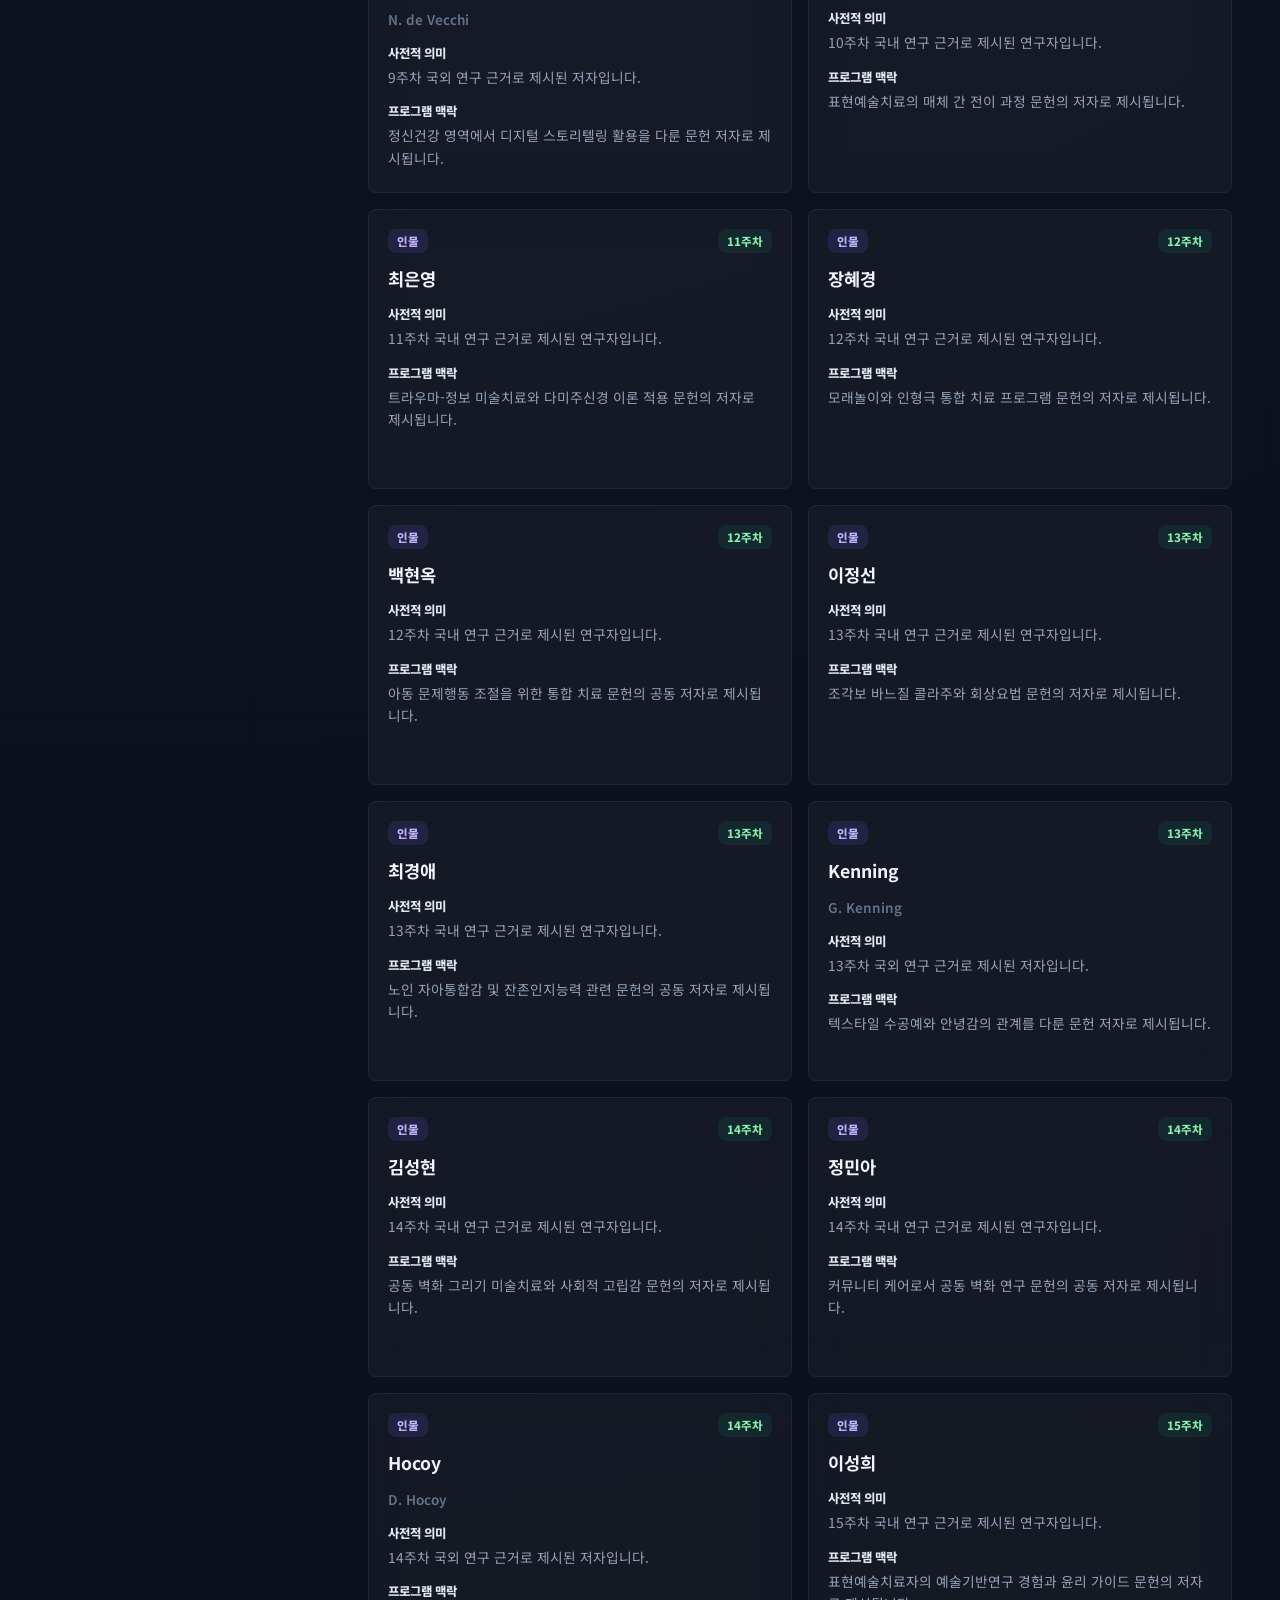
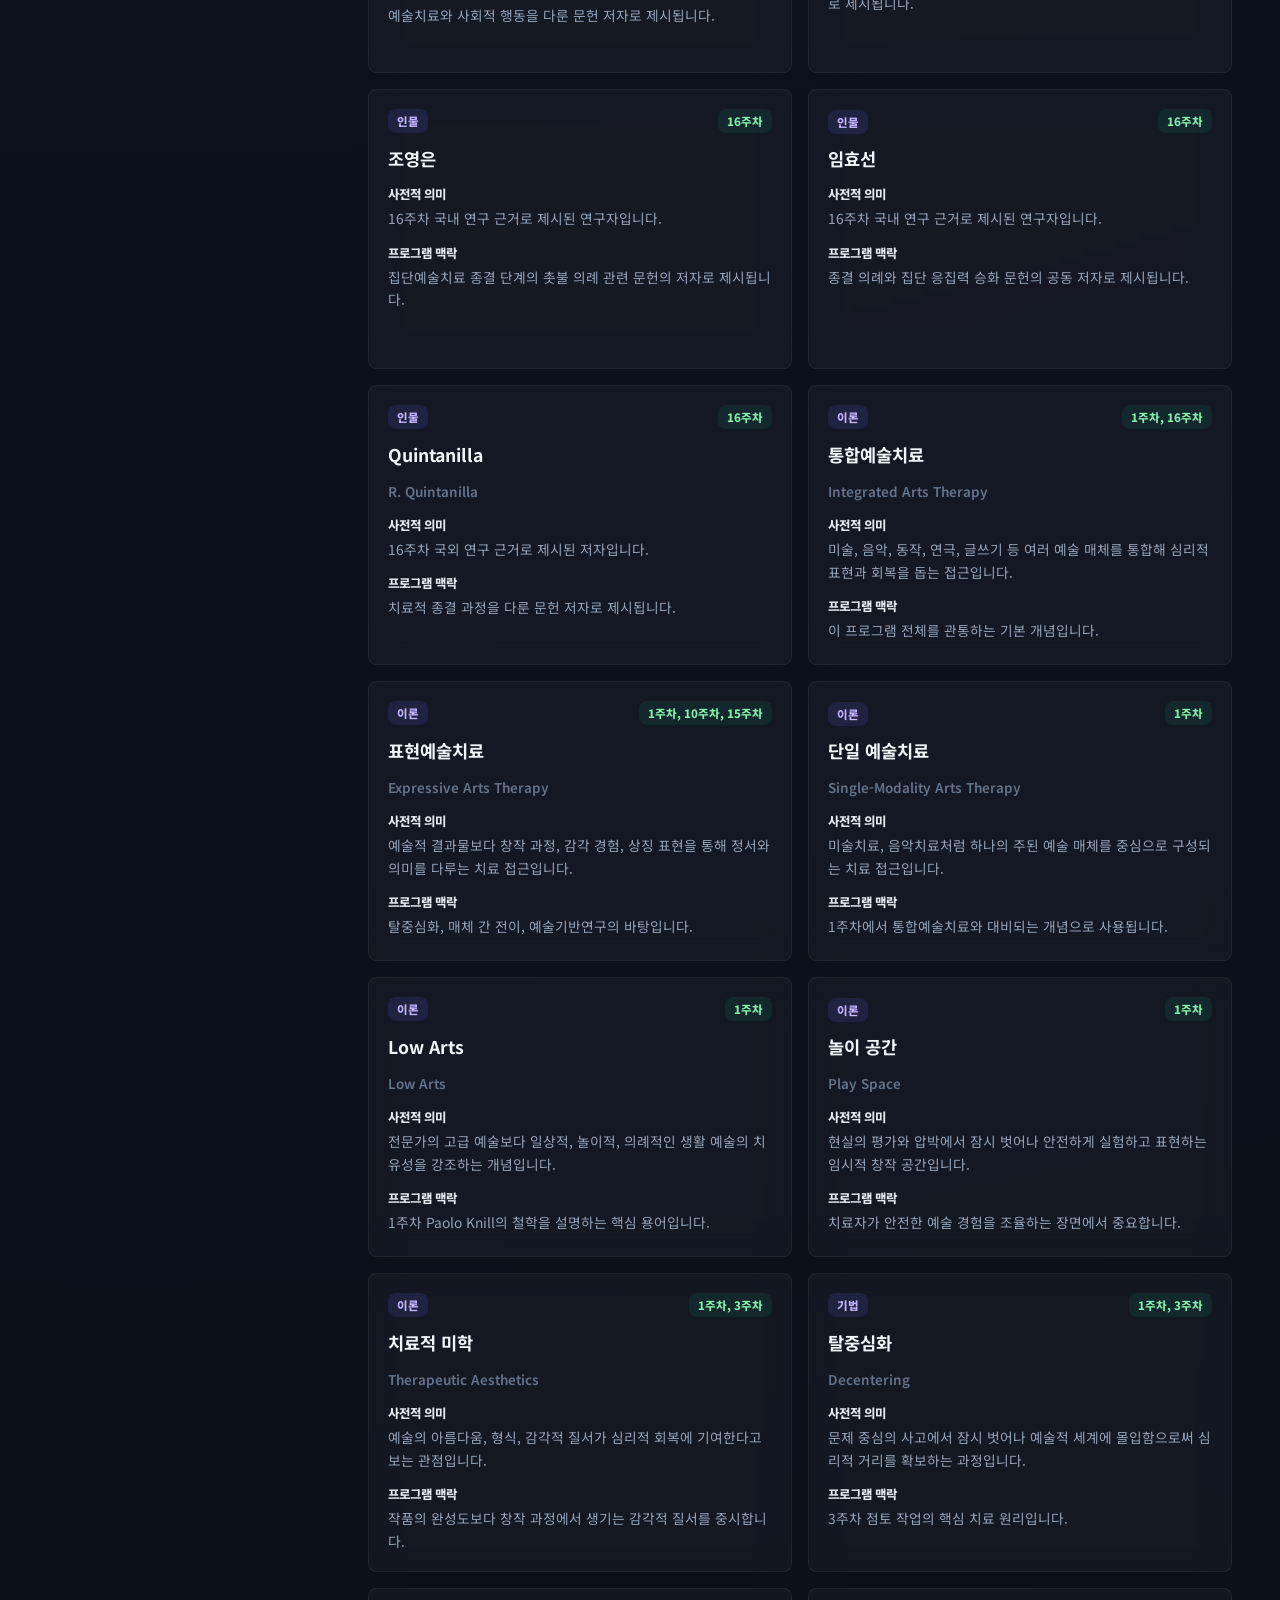
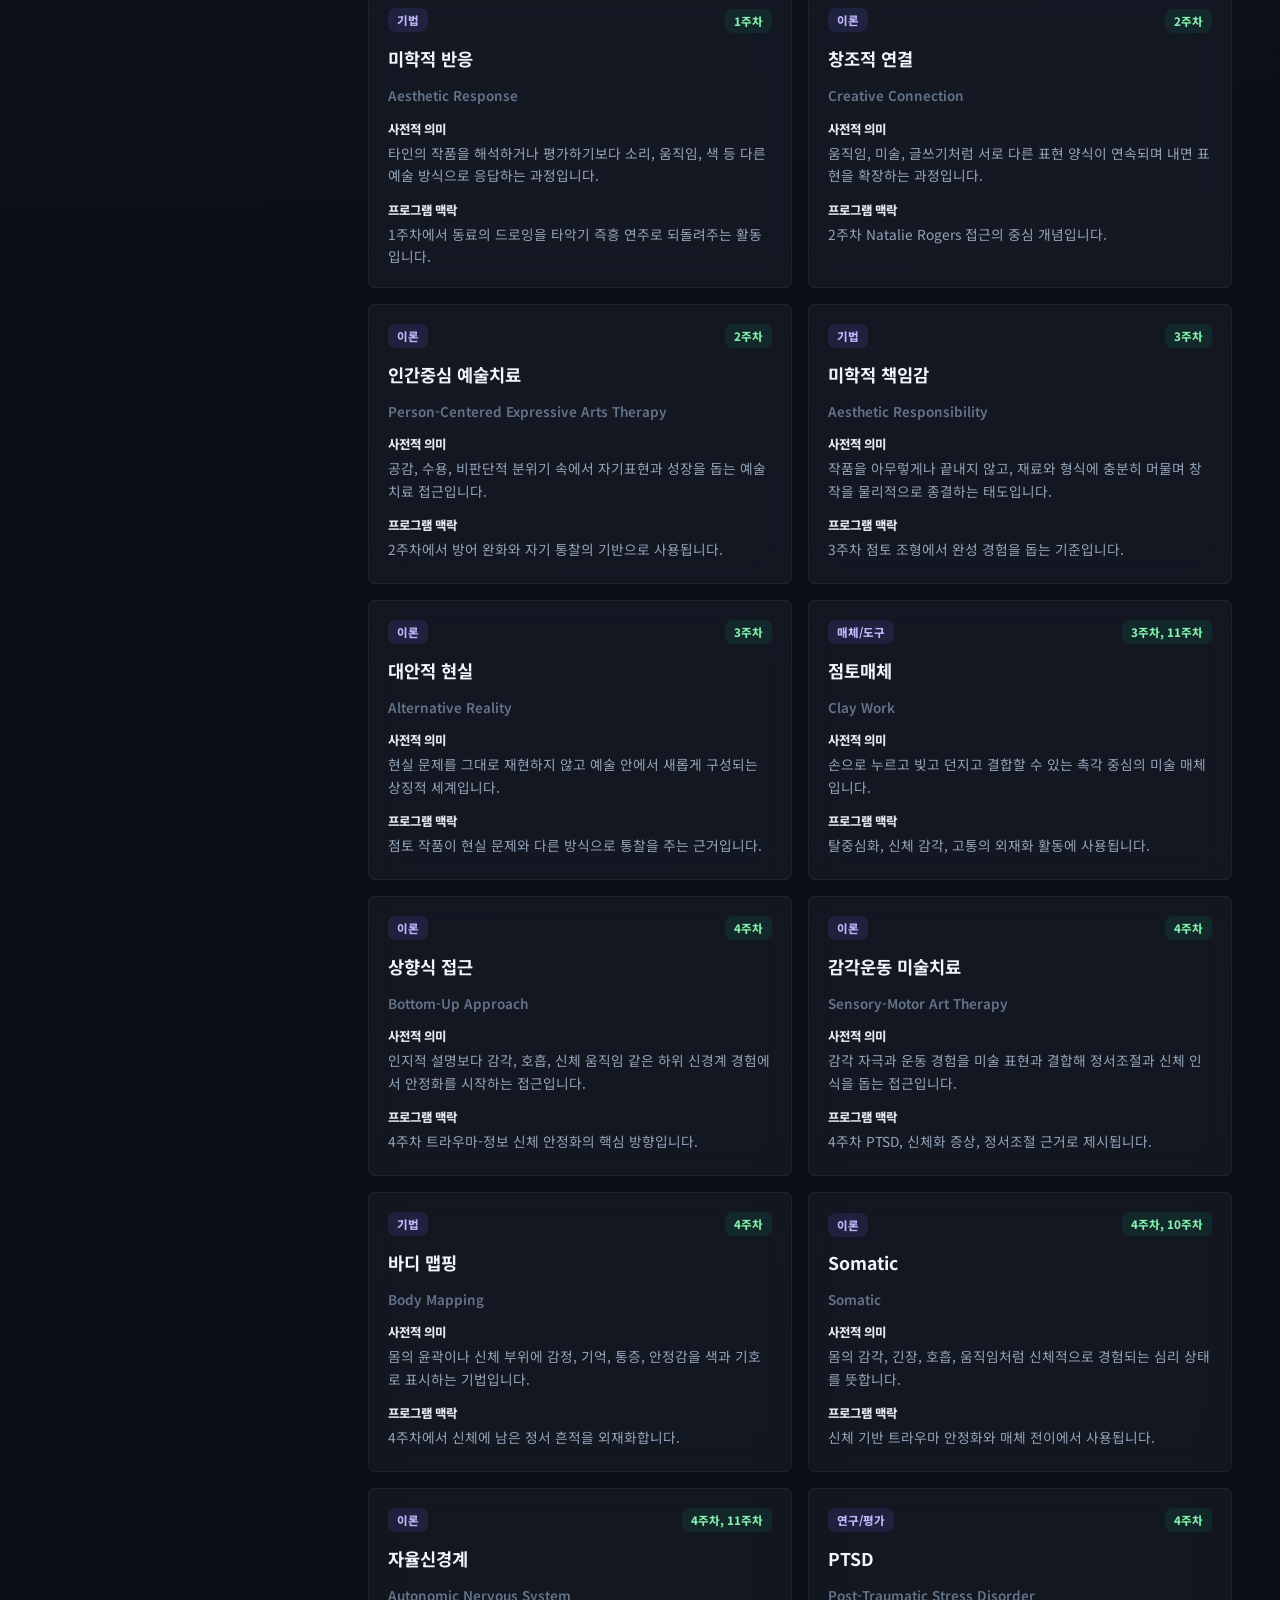
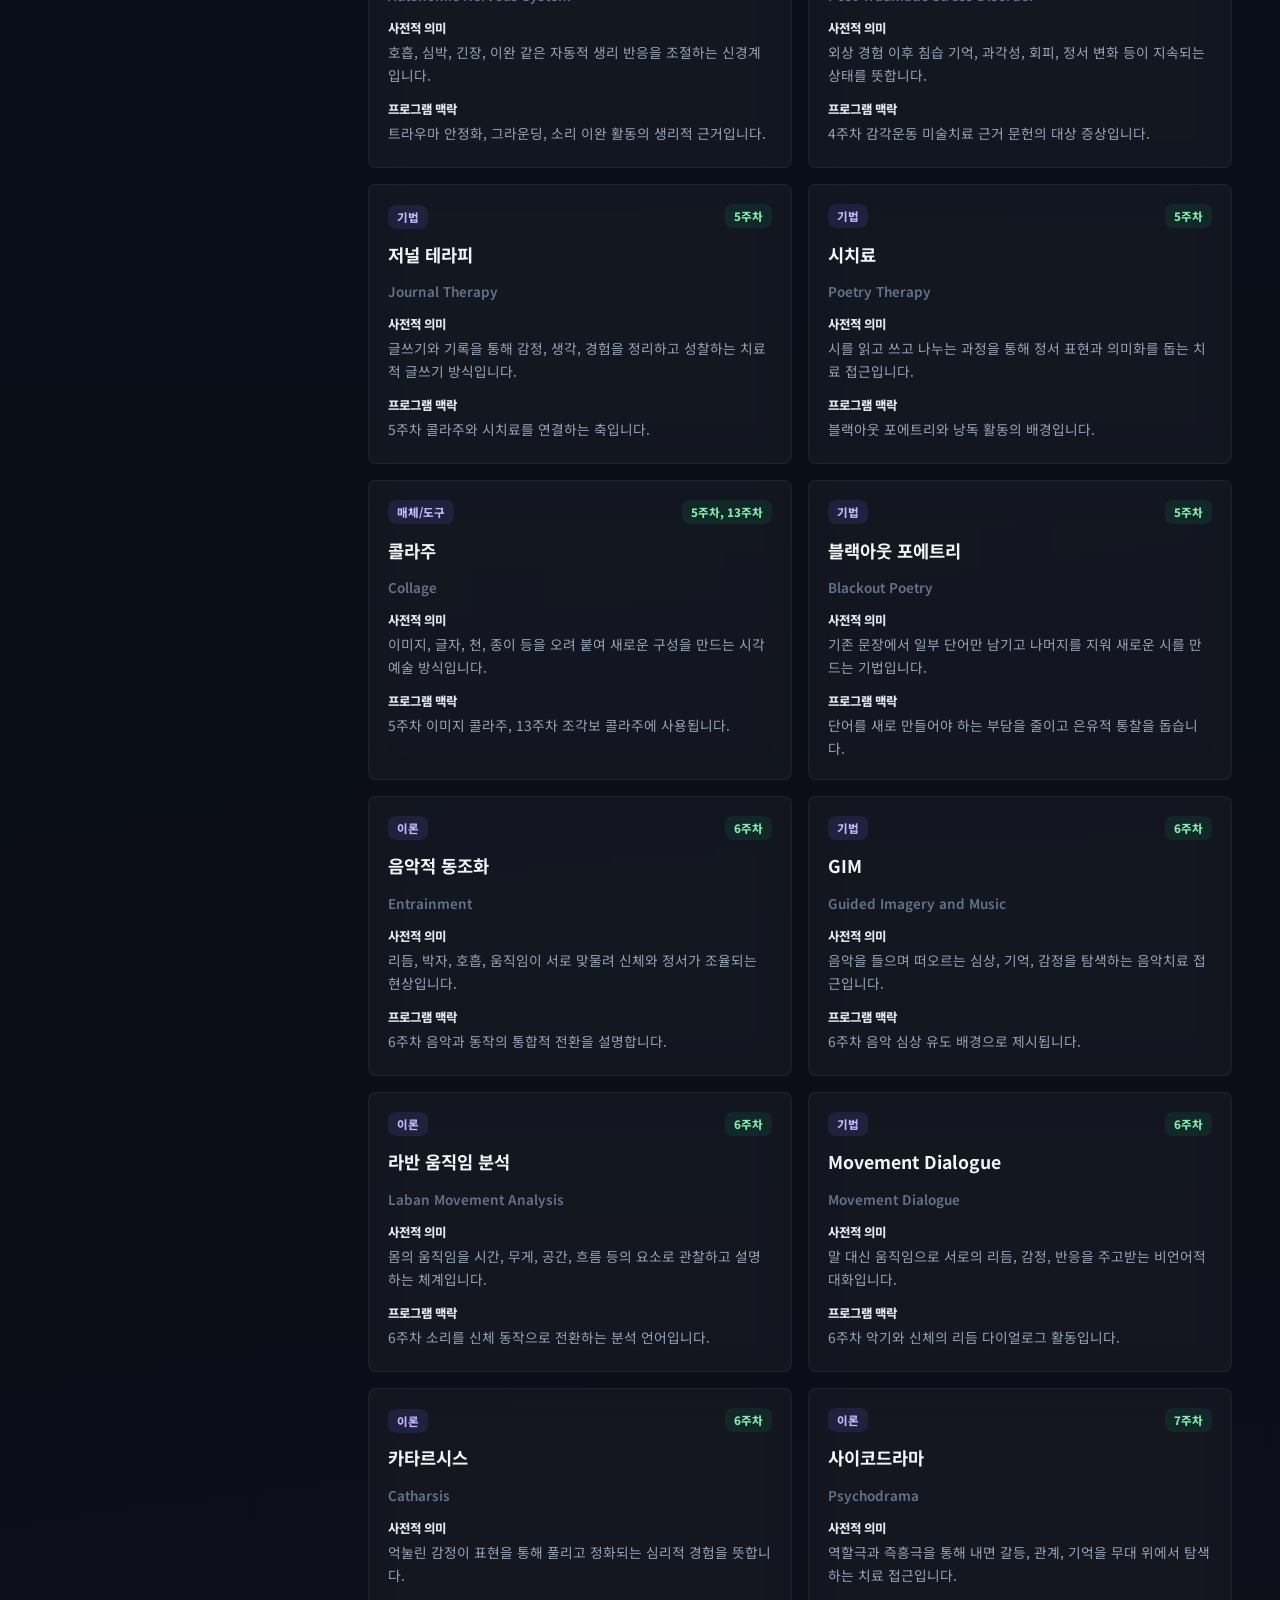
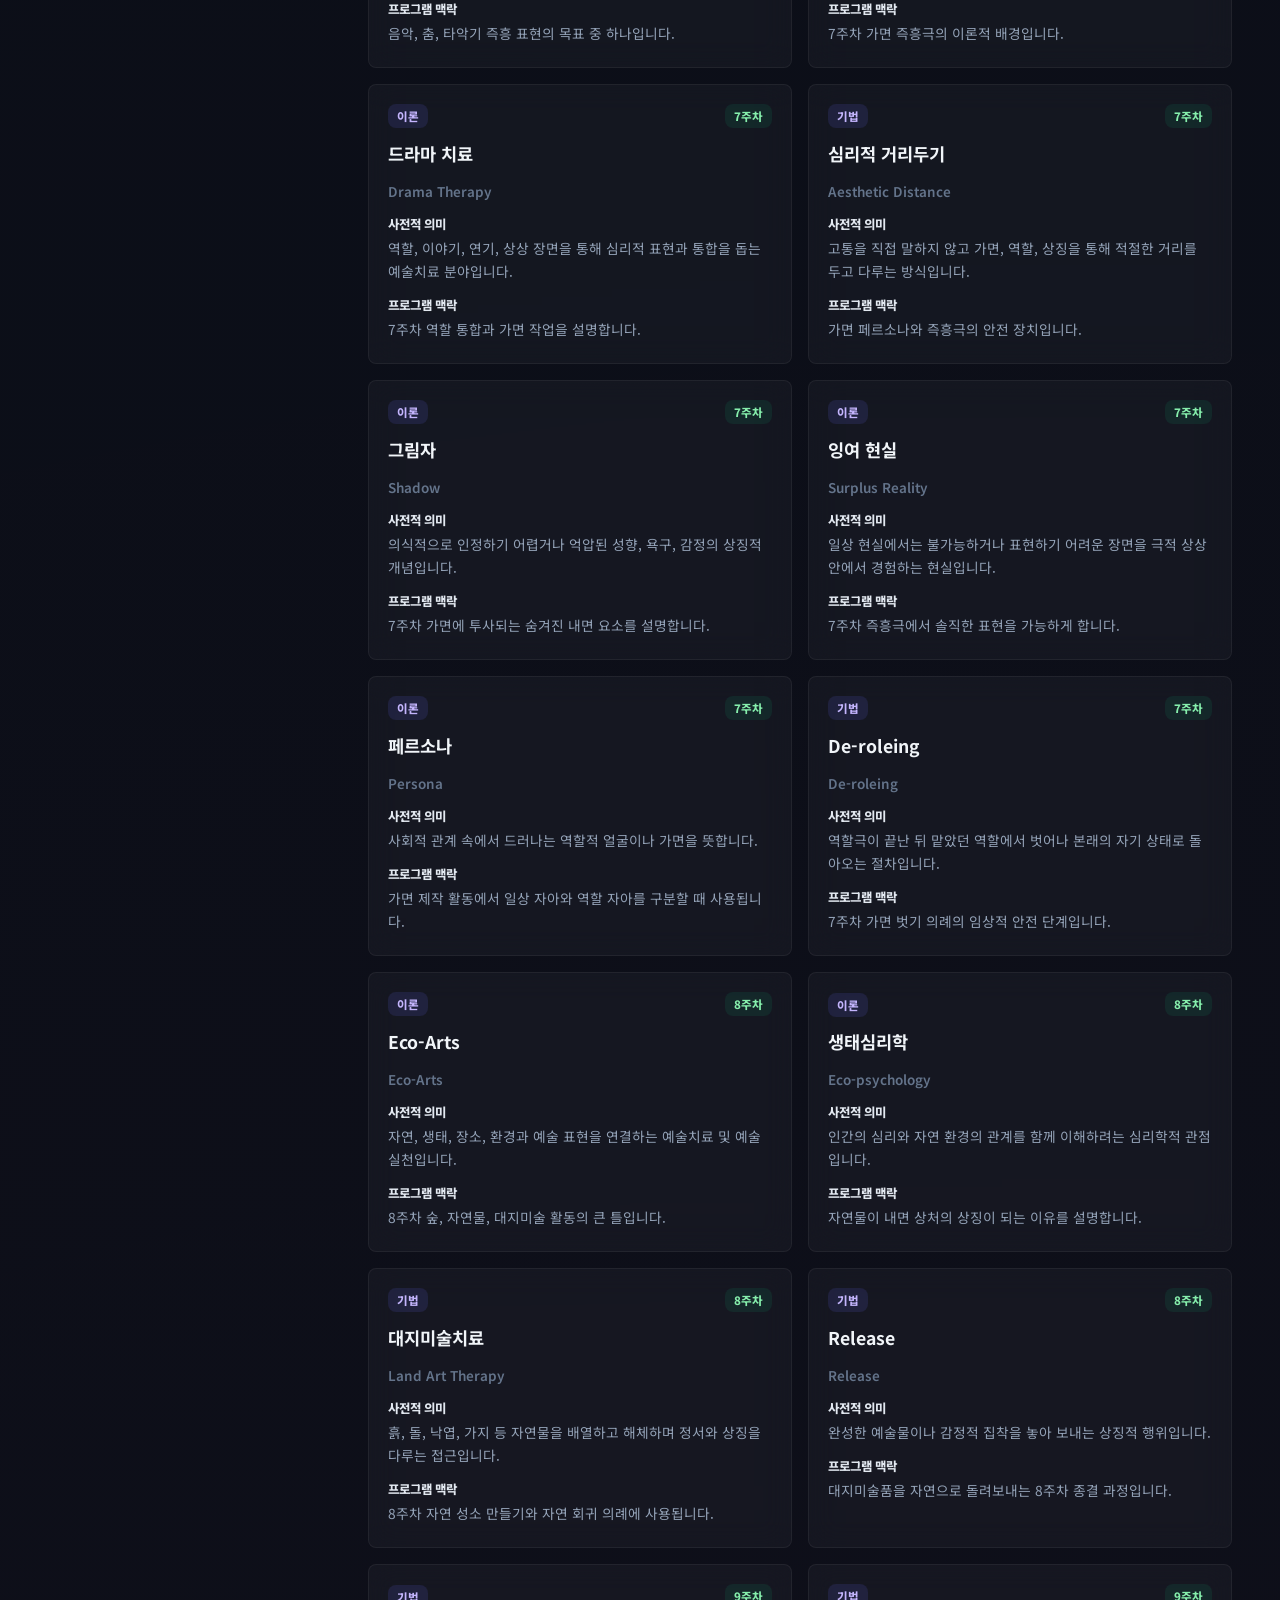
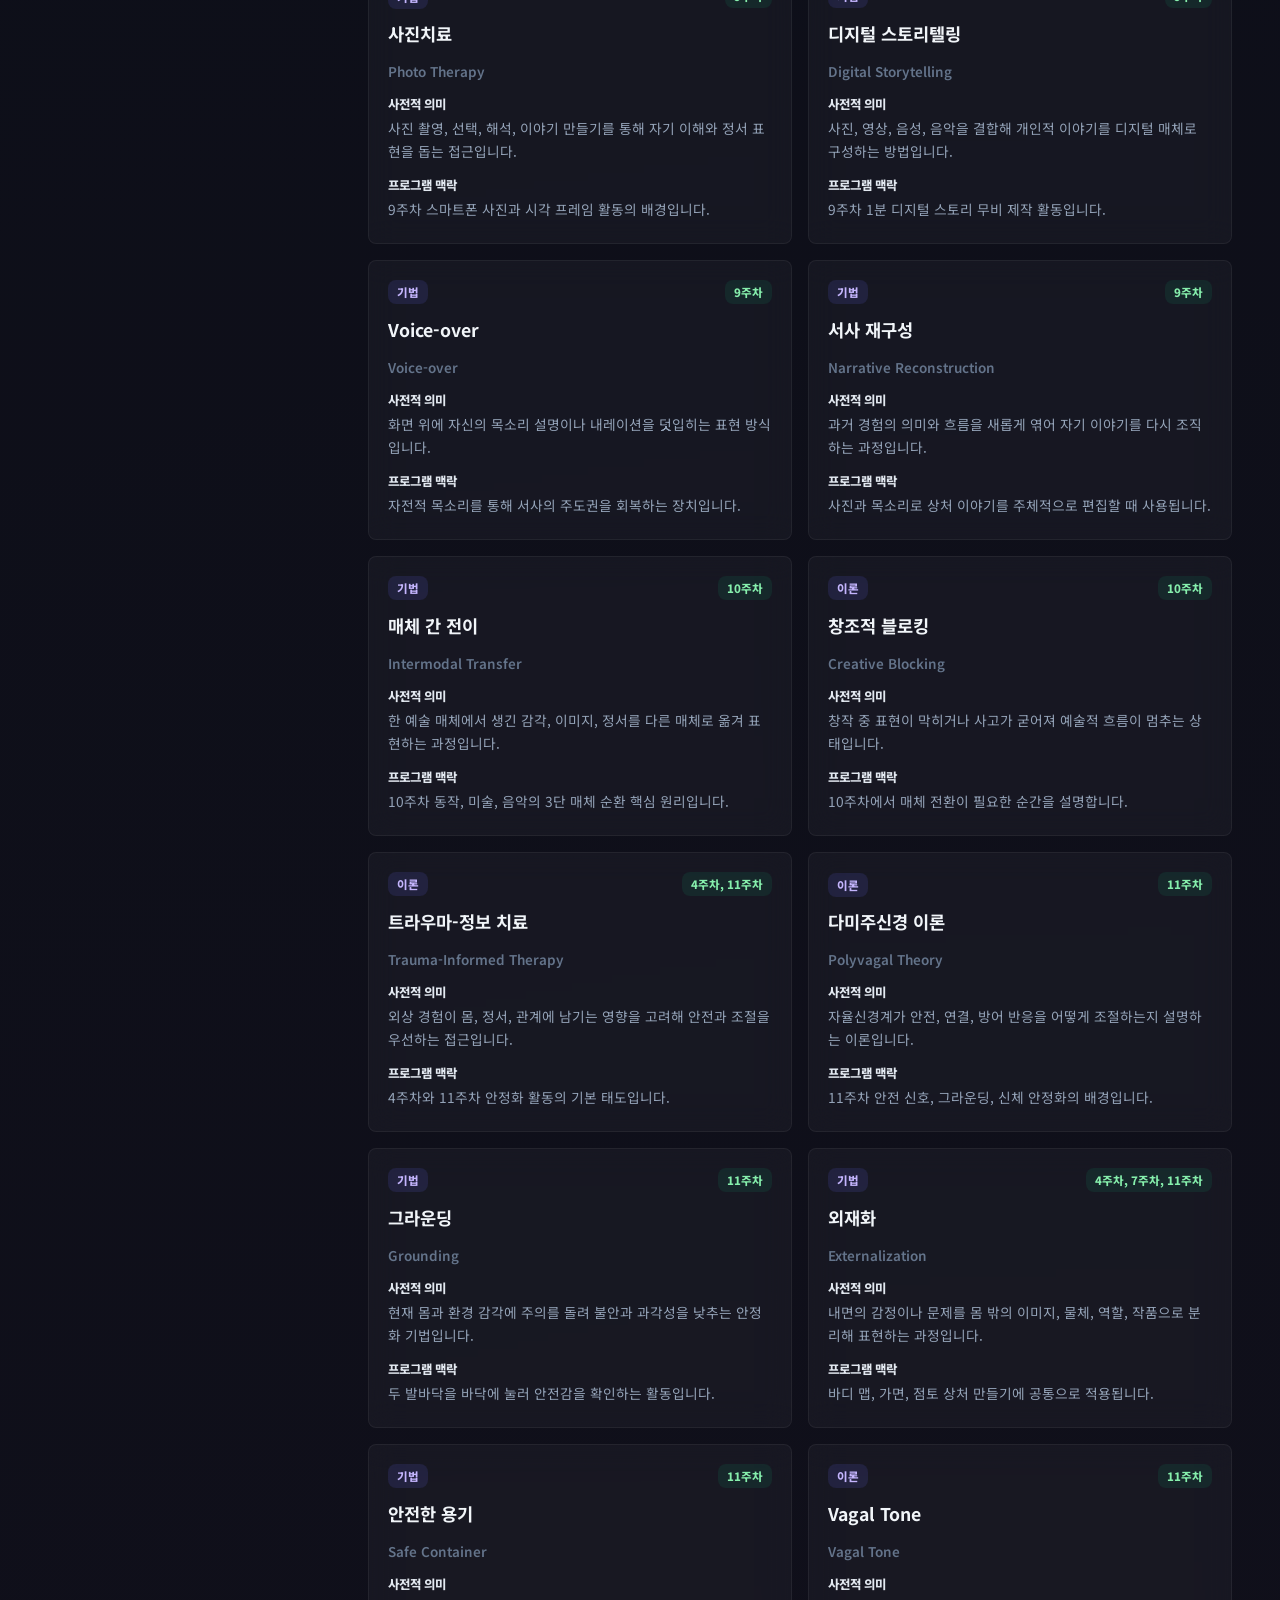
==== commit efe45e4c: "Show glossary as printable dashboard output" ====
--- a/program/dashboard/index.html
+++ b/program/dashboard/index.html
@@ -67,12 +67,7 @@
         <p class="header-desc">각 주차의 카드를 클릭하면 상세 세션 구성안(도입-전개-종결) 및 매체별 치료 기법과 학술 문헌을 확인할 수 있습니다.</p>
       </header>
 
-      <!-- 카드 그리드 -->
-      <section class="cards-grid" id="cardsGrid">
-        <!-- JS로 동적 생성됨 -->
-      </section>
-
-      <!-- 통합 용어사전 -->
+      <!-- 통합 용어사전 출력 섹션 -->
       <section class="embedded-glossary" id="glossarySection">
         <header class="glossary-hero">
           <p class="panel-week">Integrated Arts Therapy Glossary</p>
@@ -85,18 +80,35 @@
         </header>
 
         <div class="glossary-tools" aria-label="용어사전 검색 및 분류">
-          <label class="search-label" for="glossarySearch">용어 검색</label>
-          <input
-            class="glossary-search"
-            id="glossarySearch"
-            type="search"
-            placeholder="인물, 용어, 영문명, 주차를 검색하세요"
-            autocomplete="off"
-          >
+          <div class="glossary-search-row">
+            <div class="glossary-search-field">
+              <label class="search-label" for="glossarySearch">용어 검색</label>
+              <input
+                class="glossary-search"
+                id="glossarySearch"
+                type="search"
+                placeholder="인물, 용어, 영문명, 주차를 검색하세요"
+                autocomplete="off"
+              >
+            </div>
+            <button class="glossary-print-btn" id="printGlossaryBtn" type="button">
+              용어사전 출력
+            </button>
+          </div>
           <div class="glossary-filter-row" id="glossaryFilters"></div>
         </div>
 
         <div class="glossary-grid" id="glossaryGrid" aria-live="polite"></div>
+        <noscript>
+          <div class="glossary-empty">
+            이 용어사전은 JavaScript가 켜져 있어야 전체 항목이 출력됩니다.
+          </div>
+        </noscript>
+      </section>
+
+      <!-- 카드 그리드 -->
+      <section class="cards-grid" id="cardsGrid">
+        <!-- JS로 동적 생성됨 -->
       </section>
     </main>
 
--- a/program/dashboard/styles.css
+++ b/program/dashboard/styles.css
@@ -452,9 +452,9 @@
 
 /* Glossary Page */
 .embedded-glossary {
-  margin-top: 4rem;
-  padding-top: 2rem;
-  border-top: 1px solid var(--border-glass);
+  margin-bottom: 4rem;
+  padding-bottom: 3rem;
+  border-bottom: 1px solid var(--border-glass);
   scroll-margin-top: 2rem;
 }
 
@@ -536,6 +536,18 @@
   backdrop-filter: blur(18px);
 }
 
+.glossary-search-row {
+  display: grid;
+  grid-template-columns: minmax(0, 1fr) auto;
+  gap: 0.75rem;
+  align-items: end;
+}
+
+.glossary-search-field {
+  display: grid;
+  gap: 0.45rem;
+}
+
 .search-label {
   color: var(--text-secondary);
   font-size: 0.8rem;
@@ -558,6 +570,27 @@
 .glossary-search:focus {
   border-color: rgba(129, 140, 248, 0.7);
   box-shadow: 0 0 0 3px rgba(129, 140, 248, 0.12);
+}
+
+.glossary-print-btn {
+  min-height: 46px;
+  border: 1px solid rgba(16, 185, 129, 0.32);
+  border-radius: 8px;
+  background: rgba(16, 185, 129, 0.12);
+  color: #a7f3d0;
+  padding: 0 1rem;
+  font-family: inherit;
+  font-size: 0.9rem;
+  font-weight: 800;
+  cursor: pointer;
+  white-space: nowrap;
+  transition: var(--transition-smooth);
+}
+
+.glossary-print-btn:hover {
+  border-color: rgba(167, 243, 208, 0.5);
+  background: rgba(16, 185, 129, 0.18);
+  color: var(--text-primary);
 }
 
 .glossary-filter-row {
@@ -672,6 +705,10 @@
   padding: 2rem;
   color: var(--text-secondary);
   text-align: center;
+}
+
+.embedded-glossary + .cards-grid {
+  margin-top: 0;
 }
 
 /* Details Panel (Slide-out) */
@@ -939,6 +976,12 @@
   .glossary-tools {
     position: relative;
   }
+  .glossary-search-row {
+    grid-template-columns: 1fr;
+  }
+  .glossary-print-btn {
+    width: 100%;
+  }
   .glossary-card-top {
     align-items: flex-start;
     flex-direction: column;
@@ -984,4 +1027,61 @@
     background: none !important;
     color: black !important;
   }
-}
+  body.printing-glossary .sidebar,
+  body.printing-glossary .content-header,
+  body.printing-glossary .cards-grid,
+  body.printing-glossary .details-panel,
+  body.printing-glossary .glossary-tools {
+    display: none !important;
+  }
+  body.printing-glossary .main-content {
+    margin-left: 0 !important;
+    padding: 0 !important;
+  }
+  body.printing-glossary .embedded-glossary {
+    display: block !important;
+    margin: 0 !important;
+    padding: 0 !important;
+    border: none !important;
+  }
+  body.printing-glossary .glossary-hero {
+    margin-bottom: 1rem !important;
+    color: black !important;
+  }
+  body.printing-glossary .panel-week,
+  body.printing-glossary .glossary-intro,
+  body.printing-glossary .glossary-stats {
+    color: black !important;
+    background: none !important;
+    border: none !important;
+    padding-left: 0 !important;
+  }
+  body.printing-glossary .glossary-hero h2 {
+    color: black !important;
+    font-size: 24px !important;
+  }
+  body.printing-glossary .glossary-grid {
+    display: grid !important;
+    grid-template-columns: repeat(2, minmax(0, 1fr)) !important;
+    gap: 8px !important;
+  }
+  body.printing-glossary .glossary-card {
+    min-height: auto !important;
+    break-inside: avoid !important;
+    page-break-inside: avoid !important;
+    border: 1px solid #ccc !important;
+    background: white !important;
+    color: black !important;
+    box-shadow: none !important;
+    padding: 10px !important;
+  }
+  body.printing-glossary .glossary-category,
+  body.printing-glossary .glossary-weeks,
+  body.printing-glossary .glossary-card h2,
+  body.printing-glossary .glossary-card dt,
+  body.printing-glossary .glossary-card dd,
+  body.printing-glossary .glossary-en {
+    color: black !important;
+    background: none !important;
+  }
+}
